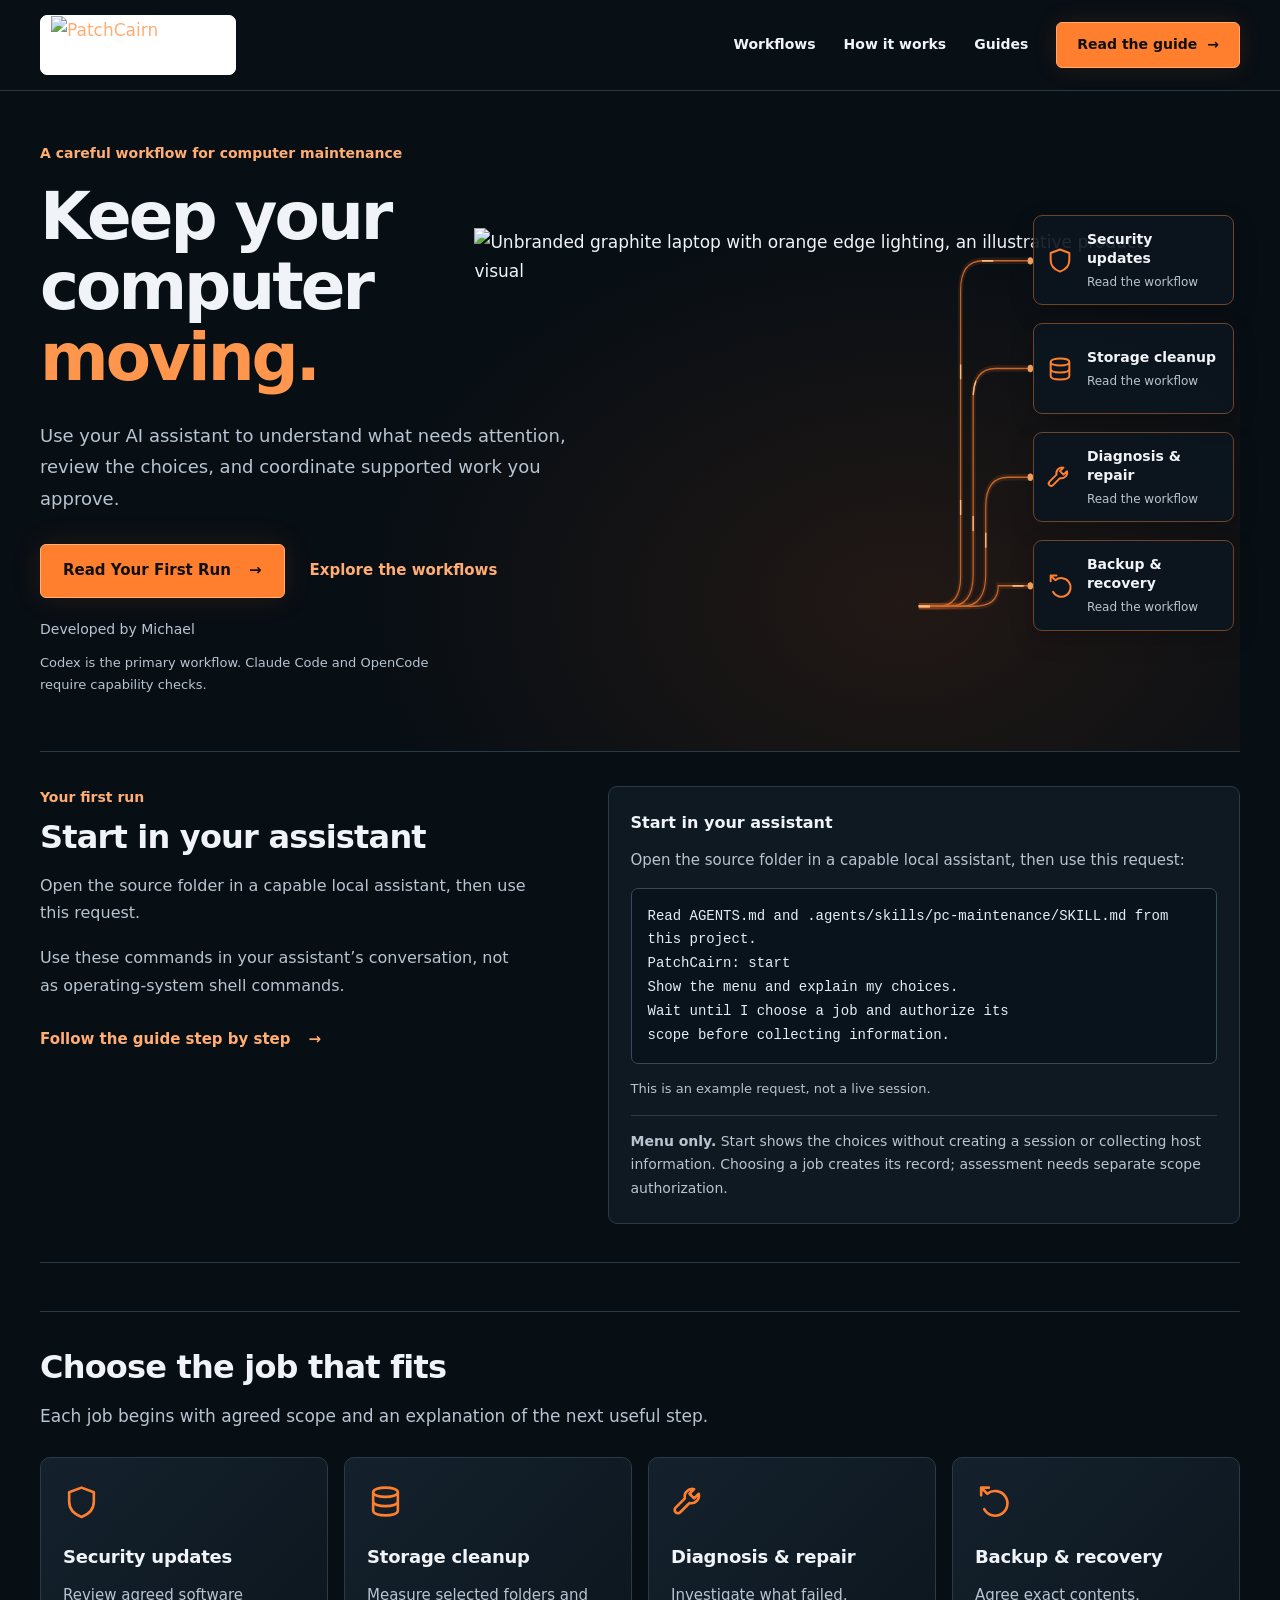
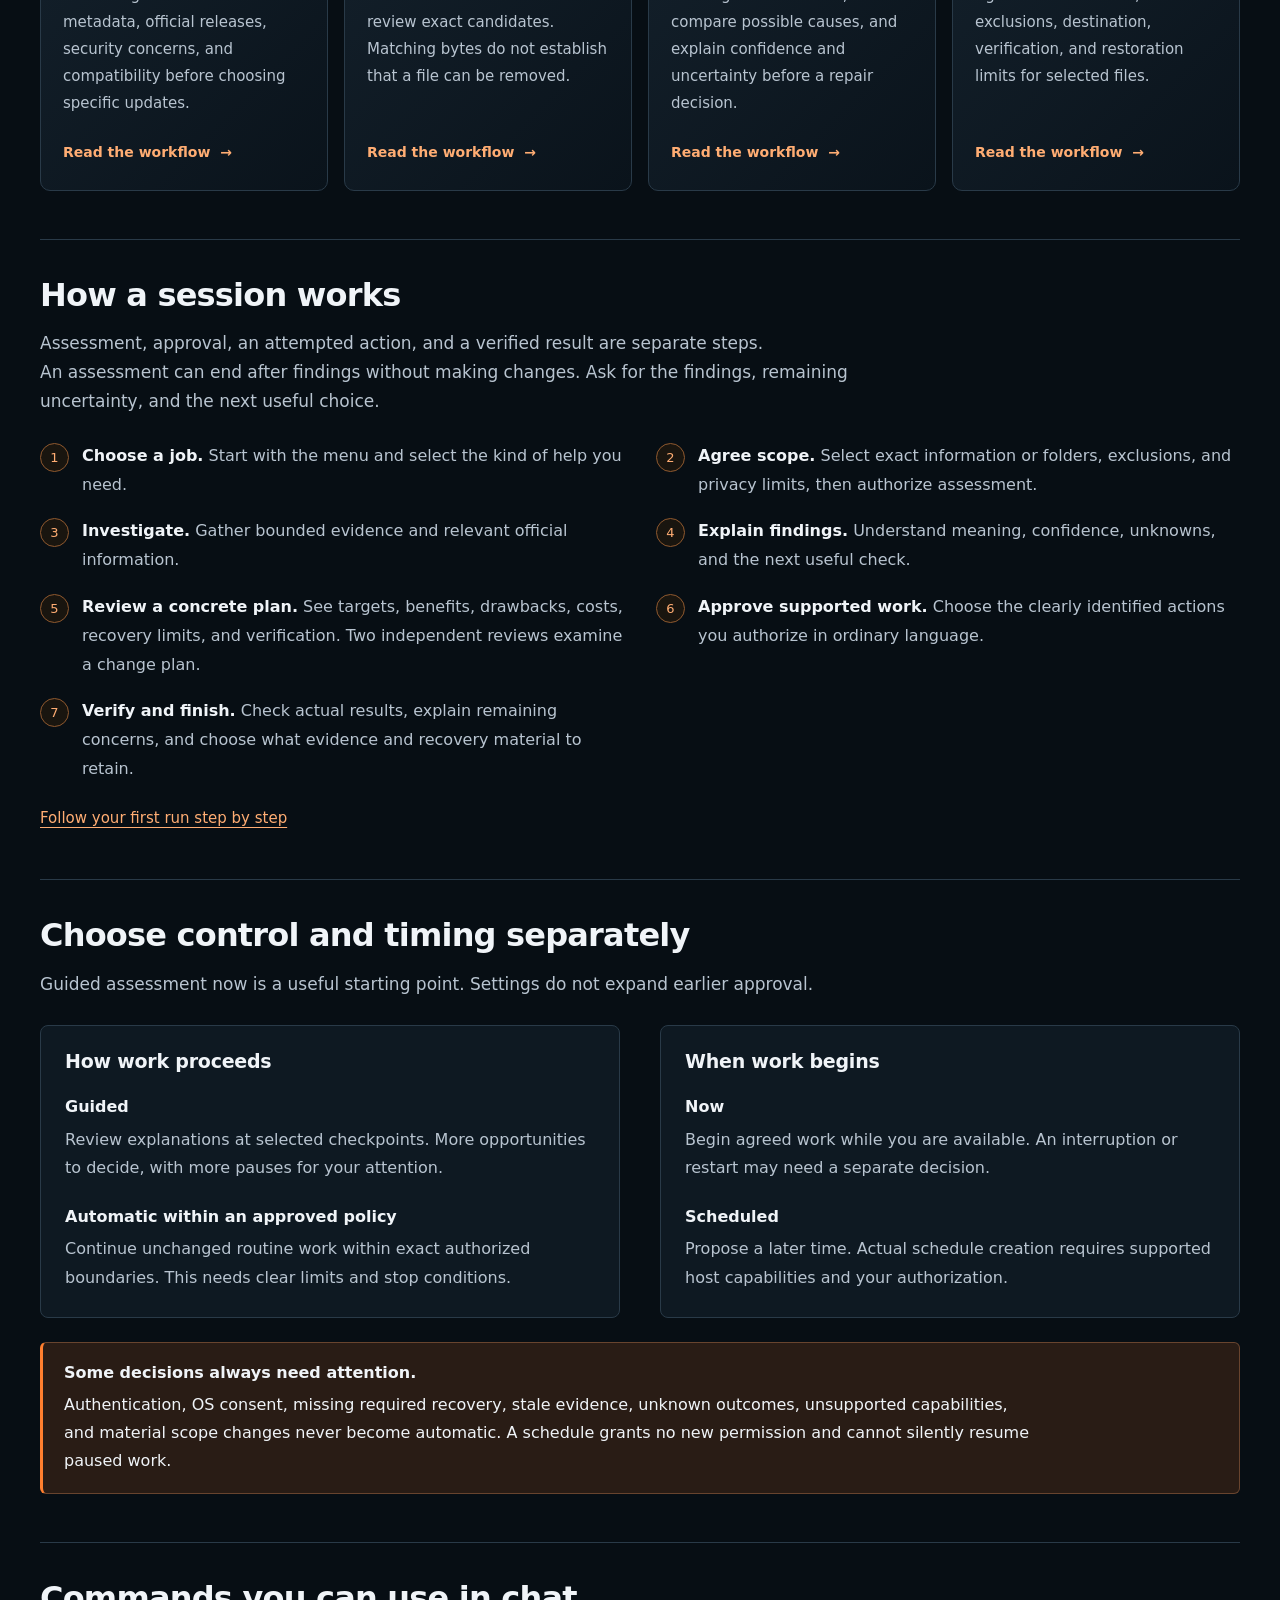
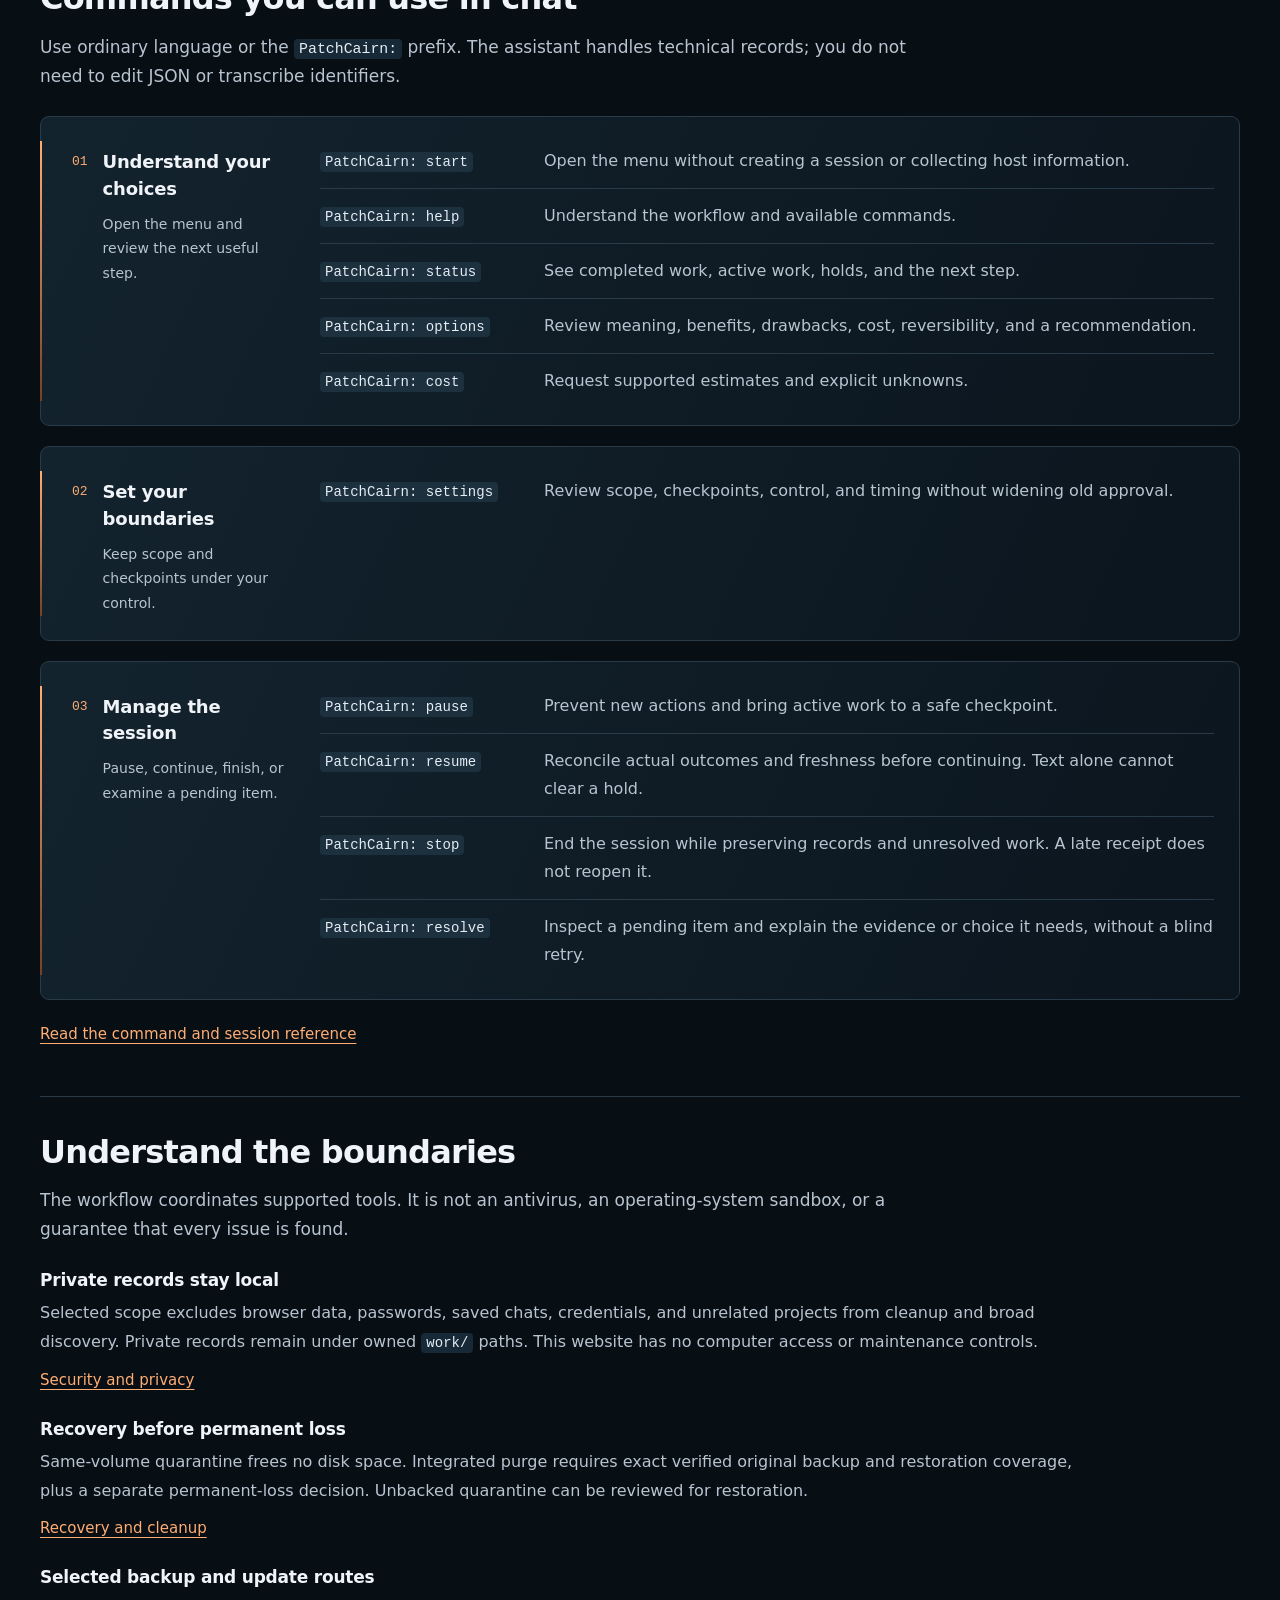
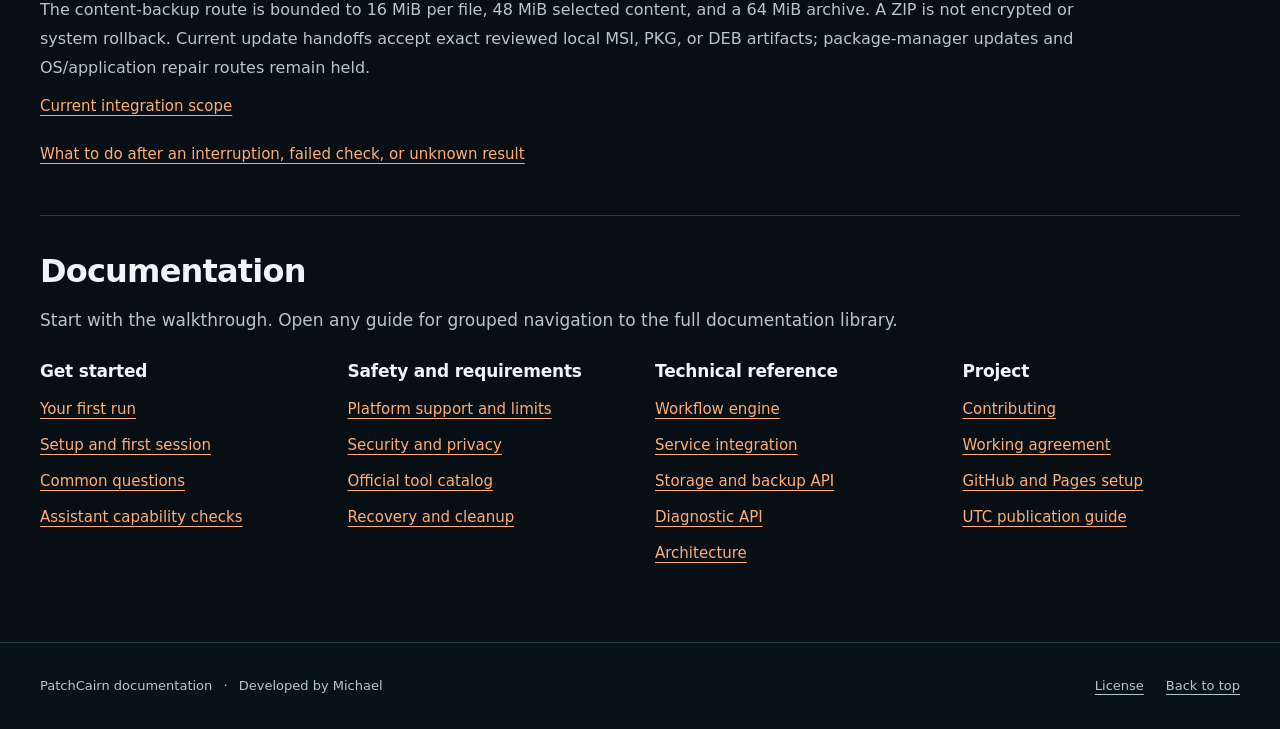
==== site/index.html @ 3512771c "Initial release of PatchCairn" ====
<!doctype html>
<html lang="en">
<head>
  <meta charset="utf-8">
  <meta name="viewport" content="width=device-width, initial-scale=1">
  <meta name="description" content="PatchCairn documentation: a careful workflow for security updates, storage cleanup, diagnosis, and backup recovery through your AI assistant.">
  <meta name="color-scheme" content="dark">
  <meta http-equiv="Content-Security-Policy" content="default-src 'none'; img-src 'self'; style-src 'self'; script-src 'self'; connect-src 'none'; base-uri 'none'; form-action 'none'">
  <title>PatchCairn documentation</title>
  <link rel="stylesheet" href="styles.css">
  <script src="enhancements.js" defer></script>
</head>
<body>
  <a class="skip-link" href="#main">Skip to content</a>
  <header class="site-header"><div class="header-inner"><a class="brand" href="index.html" aria-label="PatchCairn documentation home"><img src="assets/patchcairn-logo.png" alt="PatchCairn" width="174" height="58"></a><nav aria-label="Main navigation"><a href="#jobs">Workflows</a><a href="#workflow">How it works</a><a href="#guides">Guides</a><!-- repository-link --><a class="nav-cta" href="guides/your-first-run.html">Read the guide <span aria-hidden="true">→</span></a></nav></div></header>
  <main id="main" class="home-layout">
    <section class="home-intro night-hero" aria-labelledby="intro-title"><div class="hero-copy"><p class="eyebrow">A careful workflow for computer maintenance</p><h1 id="intro-title">Keep your computer <span class="accent-text">moving.</span></h1><p class="lead">Use your AI assistant to understand what needs attention, review the choices, and coordinate supported work you approve.</p><div class="intro-links"><a class="primary-link" href="guides/your-first-run.html">Read Your First Run <span aria-hidden="true">→</span></a><a class="secondary-link" href="#jobs">Explore the workflows</a></div><p class="attribution">Developed by Michael</p><p class="host-note">Codex is the primary workflow. Claude Code and OpenCode require capability checks.</p></div><figure id="night-circuit" class="night-circuit" aria-label="Decorative laptop graphic connecting the four documentation workflows; no computer data is shown"><div class="circuit-scene"><img class="hero-laptop" src="assets/night-circuit-hero.png" alt="Unbranded graphite laptop with orange edge lighting, an illustrative product visual" width="1536" height="1024"><svg class="circuit-routes" viewBox="0 0 900 560" preserveAspectRatio="none" fill="none" aria-hidden="true" focusable="false"><path class="circuit-glow" d="M440 472H468Q500 472 500 440V132Q500 100 532 100H600"/><path class="circuit-track" d="M440 472H468Q500 472 500 440V132Q500 100 532 100H600"/><path class="circuit-flow route-a" d="M440 472H468Q500 472 500 440V132Q500 100 532 100H600"/><path class="circuit-glow" d="M440 472H484Q518 472 518 438V248Q518 216 550 216H600"/><path class="circuit-track" d="M440 472H484Q518 472 518 438V248Q518 216 550 216H600"/><path class="circuit-flow route-b" d="M440 472H484Q518 472 518 438V248Q518 216 550 216H600"/><path class="circuit-glow" d="M440 472H502Q536 472 536 438V365Q536 333 568 333H600"/><path class="circuit-track" d="M440 472H502Q536 472 536 438V365Q536 333 568 333H600"/><path class="circuit-flow route-c" d="M440 472H502Q536 472 536 438V365Q536 333 568 333H600"/><path class="circuit-glow" d="M440 472H520Q554 472 554 450H600"/><path class="circuit-track" d="M440 472H520Q554 472 554 450H600"/><path class="circuit-flow route-d" d="M440 472H520Q554 472 554 450H600"/><circle class="circuit-end" cx="600" cy="100" r="4"/><circle class="circuit-end" cx="600" cy="216" r="4"/><circle class="circuit-end" cx="600" cy="333" r="4"/><circle class="circuit-end" cx="600" cy="450" r="4"/></svg><div class="workflow-branch"><svg class="mobile-circuit-source" viewBox="0 0 600 40" preserveAspectRatio="none" fill="none" aria-hidden="true" focusable="false"><path class="circuit-glow" d="M370 0V18Q370 40 348 40H28"/><path class="circuit-track" d="M370 0V18Q370 40 348 40H28"/><path class="circuit-flow route-a" d="M370 0V18Q370 40 348 40H28"/></svg><svg class="mobile-circuit-routes" viewBox="0 0 72 400" preserveAspectRatio="none" fill="none" aria-hidden="true" focusable="false"><path class="circuit-glow" d="M28 0V33Q28 45 40 45H72"/><path class="circuit-track" d="M28 0V33Q28 45 40 45H72"/><path class="circuit-flow route-a" d="M28 0V33Q28 45 40 45H72"/><circle class="circuit-end" cx="72" cy="45" r="3"/><path class="circuit-glow" d="M28 0V136Q28 148 40 148H72"/><path class="circuit-track" d="M28 0V136Q28 148 40 148H72"/><path class="circuit-flow route-b" d="M28 0V136Q28 148 40 148H72"/><circle class="circuit-end" cx="72" cy="148" r="3"/><path class="circuit-glow" d="M28 0V240Q28 252 40 252H72"/><path class="circuit-track" d="M28 0V240Q28 252 40 252H72"/><path class="circuit-flow route-c" d="M28 0V240Q28 252 40 252H72"/><circle class="circuit-end" cx="72" cy="252" r="3"/><path class="circuit-glow" d="M28 0V343Q28 355 40 355H72"/><path class="circuit-track" d="M28 0V343Q28 355 40 355H72"/><path class="circuit-flow route-d" d="M28 0V343Q28 355 40 355H72"/><circle class="circuit-end" cx="72" cy="355" r="3"/></svg><div class="hero-workflows"><a class="hero-workflow motion-region" href="guides/security-updates-workflow.html"><span class="workflow-icon"><svg viewBox="0 0 24 24" fill="none" stroke="currentColor" stroke-width="1.7" stroke-linecap="round" stroke-linejoin="round" aria-hidden="true" focusable="false"><path d="M12 3 20 6v6c0 5-3.3 8.3-8 10-4.7-1.7-8-5-8-10V6z"/></svg></span><span><strong>Security updates</strong><small>Read the workflow</small></span></a><a class="hero-workflow motion-region" href="guides/storage-cleanup-workflow.html"><span class="workflow-icon"><svg viewBox="0 0 24 24" fill="none" stroke="currentColor" stroke-width="1.7" stroke-linecap="round" stroke-linejoin="round" aria-hidden="true" focusable="false"><path d="M4 6c0-4 16-4 16 0s-16 4-16 0zm0 0v12c0 4 16 4 16 0V6M4 12c0 4 16 4 16 0"/></svg></span><span><strong>Storage cleanup</strong><small>Read the workflow</small></span></a><a class="hero-workflow motion-region" href="guides/diagnosis-workflow.html"><span class="workflow-icon"><svg viewBox="0 0 24 24" fill="none" stroke="currentColor" stroke-width="1.7" stroke-linecap="round" stroke-linejoin="round" aria-hidden="true" focusable="false"><path d="M15 4a5 5 0 0 0-6 6l-6 6a2 2 0 0 0 3 3l6-6a5 5 0 0 0 6-6l-3 3-3-3z"/></svg></span><span><strong>Diagnosis &amp; repair</strong><small>Read the workflow</small></span></a><a class="hero-workflow motion-region" href="guides/backup-recovery-workflow.html"><span class="workflow-icon"><svg viewBox="0 0 24 24" fill="none" stroke="currentColor" stroke-width="1.7" stroke-linecap="round" stroke-linejoin="round" aria-hidden="true" focusable="false"><path d="M4 8V3m0 0h5M4 3l4 4a8 8 0 1 1-2 10"/></svg></span><span><strong>Backup &amp; recovery</strong><small>Read the workflow</small></span></a></div></div></div></figure></section>
    <section class="getting-started motion-region" aria-labelledby="start-title"><div><p class="eyebrow">Your first run</p><h2 id="start-title">Start in your assistant</h2><p>Open the source folder in a capable local assistant, then use this request.</p><p>Use these commands in your assistant’s conversation, not as operating-system shell commands.</p><a class="secondary-link" href="guides/your-first-run.html">Follow the guide step by step <span aria-hidden="true">→</span></a></div><aside class="prompt-example" aria-labelledby="prompt-title"><p class="example-label" id="prompt-title">Start in your assistant</p><p>Open the source folder in a capable local assistant, then use this request:</p><pre aria-label="Example first-run request" tabindex="0"><code>Read AGENTS.md and .agents/skills/pc-maintenance/SKILL.md from this project.
PatchCairn: start
Show the menu and explain my choices.
Wait until I choose a job and authorize its
scope before collecting information.</code></pre><p class="example-note">This is an example request, not a live session.</p><p class="menu-note"><strong>Menu only.</strong> Start shows the choices without creating a session or collecting host information. Choosing a job creates its record; assessment needs separate scope authorization.</p></aside></section>



    <section id="jobs" class="home-section motion-region" aria-labelledby="jobs-title"><div class="section-intro"><h2 id="jobs-title">Choose the job that fits</h2><p>Each job begins with agreed scope and an explanation of the next useful step.</p></div><div class="job-list"><a class="job-link motion-region" href="guides/security-updates-workflow.html"><span class="job-icon"><svg viewBox="0 0 24 24" fill="none" stroke="currentColor" stroke-width="1.7" stroke-linecap="round" stroke-linejoin="round" aria-hidden="true" focusable="false"><path d="M12 3 20 6v6c0 5-3.3 8.3-8 10-4.7-1.7-8-5-8-10V6z"/></svg></span><h3>Security updates</h3><p>Review agreed software metadata, official releases, security concerns, and compatibility before choosing specific updates.</p><span class="link-label">Read the workflow <span class="link-chevron" aria-hidden="true">→</span></span></a><a class="job-link motion-region" href="guides/storage-cleanup-workflow.html"><span class="job-icon"><svg viewBox="0 0 24 24" fill="none" stroke="currentColor" stroke-width="1.7" stroke-linecap="round" stroke-linejoin="round" aria-hidden="true" focusable="false"><path d="M4 6c0-4 16-4 16 0s-16 4-16 0zm0 0v12c0 4 16 4 16 0V6M4 12c0 4 16 4 16 0"/></svg></span><h3>Storage cleanup</h3><p>Measure selected folders and review exact candidates. Matching bytes do not establish that a file can be removed.</p><span class="link-label">Read the workflow <span class="link-chevron" aria-hidden="true">→</span></span></a><a class="job-link motion-region" href="guides/diagnosis-workflow.html"><span class="job-icon"><svg viewBox="0 0 24 24" fill="none" stroke="currentColor" stroke-width="1.7" stroke-linecap="round" stroke-linejoin="round" aria-hidden="true" focusable="false"><path d="M15 4a5 5 0 0 0-6 6l-6 6a2 2 0 0 0 3 3l6-6a5 5 0 0 0 6-6l-3 3-3-3z"/></svg></span><h3>Diagnosis &amp; repair</h3><p>Investigate what failed, compare possible causes, and explain confidence and uncertainty before a repair decision.</p><span class="link-label">Read the workflow <span class="link-chevron" aria-hidden="true">→</span></span></a><a class="job-link motion-region" href="guides/backup-recovery-workflow.html"><span class="job-icon"><svg viewBox="0 0 24 24" fill="none" stroke="currentColor" stroke-width="1.7" stroke-linecap="round" stroke-linejoin="round" aria-hidden="true" focusable="false"><path d="M4 8V3m0 0h5M4 3l4 4a8 8 0 1 1-2 10"/></svg></span><h3>Backup &amp; recovery</h3><p>Agree exact contents, exclusions, destination, verification, and restoration limits for selected files.</p><span class="link-label">Read the workflow <span class="link-chevron" aria-hidden="true">→</span></span></a></div></section>

    <section id="workflow" class="home-section motion-region" aria-labelledby="workflow-title"><div class="section-intro"><h2 id="workflow-title">How a session works</h2><p>Assessment, approval, an attempted action, and a verified result are separate steps.</p><p>An assessment can end after findings without making changes. Ask for the findings, remaining uncertainty, and the next useful choice.</p></div><ol class="workflow-steps"><li><strong>Choose a job.</strong> Start with the menu and select the kind of help you need.</li><li><strong>Agree scope.</strong> Select exact information or folders, exclusions, and privacy limits, then authorize assessment.</li><li><strong>Investigate.</strong> Gather bounded evidence and relevant official information.</li><li><strong>Explain findings.</strong> Understand meaning, confidence, unknowns, and the next useful check.</li><li><strong>Review a concrete plan.</strong> See targets, benefits, drawbacks, costs, recovery limits, and verification. Two independent reviews examine a change plan.</li><li><strong>Approve supported work.</strong> Choose the clearly identified actions you authorize in ordinary language.</li><li><strong>Verify and finish.</strong> Check actual results, explain remaining concerns, and choose what evidence and recovery material to retain.</li></ol><p class="section-next"><a href="guides/your-first-run.html">Follow your first run step by step</a></p></section>

    <section id="your-choice" class="home-section motion-region" aria-labelledby="choices-title"><div class="section-intro"><h2 id="choices-title">Choose control and timing separately</h2><p>Guided assessment now is a useful starting point. Settings do not expand earlier approval.</p></div><div class="choice-columns"><article><h3>How work proceeds</h3><dl><div><dt>Guided</dt><dd>Review explanations at selected checkpoints. More opportunities to decide, with more pauses for your attention.</dd></div><div><dt>Automatic within an approved policy</dt><dd>Continue unchanged routine work within exact authorized boundaries. This needs clear limits and stop conditions.</dd></div></dl></article><article><h3>When work begins</h3><dl><div><dt>Now</dt><dd>Begin agreed work while you are available. An interruption or restart may need a separate decision.</dd></div><div><dt>Scheduled</dt><dd>Propose a later time. Actual schedule creation requires supported host capabilities and your authorization.</dd></div></dl></article></div><aside class="callout callout-warning" aria-label="Mandatory holds"><strong>Some decisions always need attention.</strong><p>Authentication, OS consent, missing required recovery, stale evidence, unknown outcomes, unsupported capabilities, and material scope changes never become automatic. A schedule grants no new permission and cannot silently resume paused work.</p></aside></section>

    <section id="commands" class="home-section motion-region" aria-labelledby="commands-title"><div class="section-intro"><h2 id="commands-title">Commands you can use in chat</h2><p>Use ordinary language or the <code>PatchCairn:</code> prefix. The assistant handles technical records; you do not need to edit JSON or transcribe identifiers.</p></div><div class="command-groups"><article class="command-group motion-region" aria-labelledby="command-understand-title"><header class="command-group-heading"><span class="command-step" aria-hidden="true">01</span><div><h3 id="command-understand-title">Understand your choices</h3><p>Open the menu and review the next useful step.</p></div></header><dl class="command-reference"><div><dt><code>PatchCairn: start</code></dt><dd>Open the menu without creating a session or collecting host information.</dd></div><div><dt><code>PatchCairn: help</code></dt><dd>Understand the workflow and available commands.</dd></div><div><dt><code>PatchCairn: status</code></dt><dd>See completed work, active work, holds, and the next step.</dd></div><div><dt><code>PatchCairn: options</code></dt><dd>Review meaning, benefits, drawbacks, cost, reversibility, and a recommendation.</dd></div><div><dt><code>PatchCairn: cost</code></dt><dd>Request supported estimates and explicit unknowns.</dd></div></dl></article><article class="command-group motion-region" aria-labelledby="command-boundaries-title"><header class="command-group-heading"><span class="command-step" aria-hidden="true">02</span><div><h3 id="command-boundaries-title">Set your boundaries</h3><p>Keep scope and checkpoints under your control.</p></div></header><dl class="command-reference"><div><dt><code>PatchCairn: settings</code></dt><dd>Review scope, checkpoints, control, and timing without widening old approval.</dd></div></dl></article><article class="command-group motion-region" aria-labelledby="command-session-title"><header class="command-group-heading"><span class="command-step" aria-hidden="true">03</span><div><h3 id="command-session-title">Manage the session</h3><p>Pause, continue, finish, or examine a pending item.</p></div></header><dl class="command-reference"><div><dt><code>PatchCairn: pause</code></dt><dd>Prevent new actions and bring active work to a safe checkpoint.</dd></div><div><dt><code>PatchCairn: resume</code></dt><dd>Reconcile actual outcomes and freshness before continuing. Text alone cannot clear a hold.</dd></div><div><dt><code>PatchCairn: stop</code></dt><dd>End the session while preserving records and unresolved work. A late receipt does not reopen it.</dd></div><div><dt><code>PatchCairn: resolve</code></dt><dd>Inspect a pending item and explain the evidence or choice it needs, without a blind retry.</dd></div></dl></article></div><p class="section-next"><a href="guides/workflow-engine.html">Read the command and session reference</a></p></section>

    <section class="home-section motion-region" aria-labelledby="limits-title"><div class="section-intro"><h2 id="limits-title">Understand the boundaries</h2><p>The workflow coordinates supported tools. It is not an antivirus, an operating-system sandbox, or a guarantee that every issue is found.</p></div><div class="limits-list"><article><h3>Private records stay local</h3><p>Selected scope excludes browser data, passwords, saved chats, credentials, and unrelated projects from cleanup and broad discovery. Private records remain under owned <code>work/</code> paths. This website has no computer access or maintenance controls.</p><a href="guides/security.html">Security and privacy</a></article><article><h3>Recovery before permanent loss</h3><p>Same-volume quarantine frees no disk space. Integrated purge requires exact verified original backup and restoration coverage, plus a separate permanent-loss decision. Unbacked quarantine can be reviewed for restoration.</p><a href="guides/recovery.html">Recovery and cleanup</a></article><article><h3>Selected backup and update routes</h3><p>The content-backup route is bounded to 16 MiB per file, 48 MiB selected content, and a 64 MiB archive. A ZIP is not encrypted or system rollback. Current update handoffs accept exact reviewed local MSI, PKG, or DEB artifacts; package-manager updates and OS/application repair routes remain held.</p><a href="guides/service-integration.html">Current integration scope</a></article></div><p class="section-next"><a href="guides/your-first-run.html#common-interruptions-and-difficult-cases">What to do after an interruption, failed check, or unknown result</a></p></section>

    <section id="guides" class="home-section motion-region" aria-labelledby="guides-title"><div class="section-intro"><h2 id="guides-title">Documentation</h2><p>Start with the walkthrough. Open any guide for grouped navigation to the full documentation library.</p></div><div class="guide-directory"><article><h3>Get started</h3><ul><li><a href="guides/your-first-run.html">Your first run</a></li><li><a href="guides/getting-started.html">Setup and first session</a></li><li><a href="guides/faq.html">Common questions</a></li><li><a href="guides/assistant-compatibility.html">Assistant capability checks</a></li></ul></article><article><h3>Safety and requirements</h3><ul><li><a href="guides/platform-support.html">Platform support and limits</a></li><li><a href="guides/security.html">Security and privacy</a></li><li><a href="guides/tools.html">Official tool catalog</a></li><li><a href="guides/recovery.html">Recovery and cleanup</a></li></ul></article><article><h3>Technical reference</h3><ul><li><a href="guides/workflow-engine.html">Workflow engine</a></li><li><a href="guides/service-integration.html">Service integration</a></li><li><a href="guides/storage-backup.html">Storage and backup API</a></li><li><a href="guides/diagnostics.html">Diagnostic API</a></li><li><a href="guides/architecture.html">Architecture</a></li></ul></article><article><h3>Project</h3><ul><li><a href="guides/contributing.html">Contributing</a></li><li><a href="guides/working-agreement.html">Working agreement</a></li><li><a href="guides/github-setup.html">GitHub and Pages setup</a></li><li><a href="guides/utc-publication.html">UTC publication guide</a></li></ul></article></div></section>
  </main>
  <footer class="site-footer"><div class="footer-inner"><p>PatchCairn documentation <span aria-hidden="true">·</span> Developed by Michael</p><a href="reference/LICENSE.txt">License</a><a href="#main">Back to top</a></div></footer>
</body>
</html>
---- site/styles.css ----
/* Night Circuit. Local imagery, local script and system typography only. */
:root{--ink:#f0f4f8;--muted:#b8c4d0;--surface:#070e14;--subtle:#0e1922;--raised:#14232e;--line:#293a48;--orange:#ffad73;--orange-soft:#291c15;--accent:#ff7f2f;--accent-ink:#11100f;--note-line:#425d72;--code:#e6edf5;--max:1440px;--gutter:40px;--sans:system-ui,-apple-system,"Segoe UI",Arial,sans-serif;--mono:Consolas,"Liberation Mono",monospace;color-scheme:dark}
*{box-sizing:border-box}
html{scroll-padding-top:100px}
body{margin:0;background:var(--surface);color:var(--ink);font:400 17px/1.7 var(--sans);-webkit-font-smoothing:antialiased}
img{max-width:100%;height:auto}
a{color:var(--orange);text-underline-offset:4px;text-decoration-thickness:1px}
a:hover{text-decoration-thickness:2px}
a:focus-visible,button:focus-visible,summary:focus-visible,[tabindex]:focus-visible{outline:3px solid var(--orange);outline-offset:4px;border-radius:3px}
[hidden]{display:none!important}
h1,h2,h3,h4,h5,h6{font-family:var(--sans);font-weight:650;line-height:1.24;color:var(--ink)}
h1{font-size:3.125rem;letter-spacing:-.035em;margin:0 0 24px}
h2{font-size:2rem;letter-spacing:-.025em;margin:0 0 14px}
h3{font-size:1.125rem;letter-spacing:-.012em;margin:0 0 10px}
p,figure,blockquote,pre,dl{margin-top:0}
p{margin-bottom:18px}
code{font:400 .875em/1.65 var(--mono);overflow-wrap:anywhere;background:#172936;border-radius:4px;padding:2px 5px;color:var(--code)}
pre{background:#0b161f;border:1px solid var(--line);border-radius:7px;padding:18px 20px;font:400 .875rem/1.7 var(--mono);overflow:auto;max-width:100%;color:var(--code);margin:24px 0}
pre code{font:inherit;white-space:pre;background:none;padding:0;color:inherit;border-radius:0;overflow-wrap:normal}
blockquote{margin:24px 0;padding:10px 0 10px 20px;border-left:3px solid var(--note-line);color:var(--muted)}
blockquote p:last-child{margin-bottom:0}
summary{cursor:pointer;min-height:44px;align-content:center;font-size:.875rem;font-weight:600;color:var(--ink);padding:10px 14px}
summary::marker{color:var(--orange)}
details[open]>summary{border-bottom:1px solid var(--line)}
.skip-link{position:fixed;z-index:100;top:-100px;left:16px;background:var(--ink);color:var(--surface);padding:12px 18px}
.skip-link:focus{top:14px}
.site-header{position:relative;z-index:5;border-bottom:1px solid var(--line);background:#080f15}
.header-inner{display:flex;align-items:center;gap:24px;max-width:var(--max);margin:auto;padding:13px var(--gutter);min-height:90px}
.brand{display:flex;align-items:center;flex:none;background:#ffffff;border:1px solid #ffffff;border-radius:7px;padding:0 10px;text-decoration:none}
.brand img{display:block;width:174px}
.header-label{font-size:.875rem;color:var(--muted);border-left:1px solid var(--line);padding-left:22px}
.site-header nav{display:flex;align-items:center;justify-content:flex-end;flex-wrap:wrap;gap:4px 28px;margin-left:auto;min-width:0}
.site-header nav a{display:flex;align-items:center;gap:10px;min-height:44px;font-size:.875rem;font-weight:550;color:var(--ink);text-decoration:none}
.site-header nav a:hover,.site-header nav a:focus-visible,.site-header nav a[aria-current="page"]{color:var(--orange);text-decoration:underline}
.site-header nav .repository-link{display:inline-flex;align-items:center;min-height:44px;font-size:.875rem;font-weight:550}
.site-header nav span.repository-link{color:var(--muted);cursor:default}
.site-header nav .nav-cta{background:var(--accent);color:var(--accent-ink);padding:10px 20px;border:1px solid #ffab70;border-radius:6px;box-shadow:0 0 25px #ef6c1f24;font-weight:650}
.site-header nav .nav-cta:hover,.site-header nav .nav-cta:focus-visible{background:#ff9b58;color:var(--accent-ink);text-decoration:none}
.home-layout{max-width:var(--max);margin:auto;padding:0 var(--gutter) 70px}
.home-intro{display:grid;grid-template-columns:minmax(0,.94fr) minmax(0,1.06fr);gap:16px;align-items:center}
.night-hero{position:relative;isolation:isolate;min-height:660px;padding:44px 0 30px}
.night-hero::before{content:"";position:absolute;z-index:-1;inset:10% 0 0 20%;background:radial-gradient(ellipse at 65% 75%,#c4561a24,transparent 62%);pointer-events:none}
.hero-copy{position:relative;z-index:3;min-width:0;max-width:600px;padding-bottom:18px}
.eyebrow{font-size:.875rem;line-height:1.6;color:var(--orange);font-weight:550;margin:0 0 18px}
.night-hero h1{font-size:clamp(3.1rem,5.15vw,4.8rem);line-height:1.07;letter-spacing:-.045em;max-width:11.5ch;margin-bottom:26px}
.accent-text{color:#ff964d}
.lead{font-size:1.125rem;line-height:1.75;color:var(--muted);max-width:46ch;margin-bottom:30px}
.attribution{font-size:.875rem;color:var(--muted);margin:20px 0 11px}
.intro-links{display:flex;align-items:center;flex-wrap:wrap;gap:12px 25px}
.primary-link,.secondary-link{display:inline-flex;align-items:center;justify-content:center;gap:18px;min-height:46px;font-size:.9375rem;font-weight:600;text-decoration:none;border-radius:6px}
.primary-link{padding:13px 22px;background:var(--accent);border:1px solid #ffb077;color:var(--accent-ink);box-shadow:0 0 30px #e66c2024}
.primary-link:hover,.primary-link:focus-visible,.primary-link:active{background:#ffa05f;border-color:#ffba8b;color:var(--accent-ink);text-decoration:none}
.secondary-link{padding:10px 0}
.host-note{font-size:.8125rem;line-height:1.7;color:var(--muted);max-width:53ch;margin:0}
.night-circuit{position:relative;z-index:1;min-width:0;margin:0}
.circuit-scene{position:relative;height:520px;isolation:isolate}
.hero-laptop{position:absolute;z-index:0;left:-22%;bottom:0;width:110%;max-width:none;height:auto;pointer-events:none}
.circuit-routes{position:absolute;z-index:1;inset:0;display:block;width:100%;height:100%;overflow:visible;pointer-events:none}
.circuit-glow{stroke:#ff7f2f;stroke-width:7;opacity:.12;fill:none}
.circuit-track{stroke:#cc682d;stroke-width:1.6;fill:none}
.circuit-flow{stroke:#ffbb7d;stroke-width:2;stroke-dasharray:16 130;stroke-dashoffset:0;fill:none;animation:none}
.circuit-end{fill:#ffad68;stroke:none}
.workflow-branch{position:absolute;inset:0}.mobile-circuit-source,.mobile-circuit-routes{display:none;pointer-events:none}
.hero-workflows{position:absolute;z-index:2;left:67%;right:1%;top:9%;bottom:11%;display:grid;grid-template-rows:repeat(4,minmax(0,1fr));gap:18px}
.hero-workflow{display:flex;align-items:center;gap:13px;min-width:0;padding:15px 12px;background:#0c151ee8;border:1px solid #6e442a;border-radius:9px;text-decoration:none;color:var(--ink);box-shadow:0 8px 25px #00000030}
.hero-workflow:hover,.hero-workflow:focus-visible,.hero-workflow:active{border-color:var(--accent);background:#21180ff2;color:var(--ink);box-shadow:0 0 25px #e26b2226;text-decoration:none}
.hero-workflow:focus-visible{outline-offset:-3px}
.workflow-icon{display:flex;flex:none;width:28px;color:var(--accent)}
.workflow-icon svg{width:28px;height:28px;display:block}
.hero-workflow strong{display:block;font-size:.875rem;line-height:1.35;font-weight:650}
.hero-workflow small{display:block;margin-top:6px;font-size:.75rem;line-height:1.4;color:var(--muted)}
.getting-started{display:grid;grid-template-columns:minmax(0,.9fr) minmax(0,1.1fr);gap:50px;padding:34px 0 38px;border-top:1px solid var(--line);border-bottom:1px solid var(--line);align-items:start}
.getting-started>div>p:not(.eyebrow){font-size:1rem;color:var(--muted);max-width:48ch}
.getting-started .eyebrow{margin-bottom:10px}
.prompt-example{min-width:0;padding:22px;border:1px solid var(--line);border-radius:9px;background:var(--subtle)}
.example-label{font-size:1rem;font-weight:650;color:var(--ink);margin-bottom:12px}
.prompt-example>p:not(.example-label){font-size:.9375rem;color:var(--muted);line-height:1.7;margin-bottom:14px}
.prompt-example pre{margin:0 0 14px;padding:16px;border-color:#354959;background:#09131b}
.prompt-example pre code{white-space:pre-wrap;overflow-wrap:anywhere}
.prompt-example p.example-note{font-size:.8125rem;margin:0}
.prompt-example p.menu-note{font-size:.875rem;border-top:1px solid var(--line);padding-top:14px;margin:14px 0 0}
.callout{border:1px solid var(--note-line);border-left:3px solid #7191ab;border-radius:6px;padding:18px 21px;background:#0e1e2b;margin:24px 0}
.callout strong{display:block;font-size:1rem;line-height:1.5;margin-bottom:6px}
.callout p{font-size:1rem;line-height:1.75;margin-bottom:0;max-width:95ch}
.callout-warning{border-color:#68442e;border-left-color:var(--accent);background:var(--orange-soft)}
.home-section{margin-top:48px;padding-top:36px;border-top:1px solid var(--line)}
.section-intro{max-width:84ch;margin-bottom:26px}
.section-intro>p{color:var(--muted);margin-bottom:0}
.job-list{display:grid;grid-template-columns:repeat(4,minmax(0,1fr));gap:16px}
.job-link{display:flex;flex-direction:column;align-items:flex-start;min-width:0;padding:25px 22px;border:1px solid var(--line);border-radius:10px;background:linear-gradient(135deg,#14212c,#0a131b);text-decoration:none;color:var(--ink)}
.job-icon{display:flex;color:var(--accent);width:37px;height:37px;margin-bottom:24px}
.job-icon svg{width:37px;height:37px}
.job-link h3{font-size:1.125rem;margin:0 0 13px;line-height:1.4}
.job-link p{font-size:.9375rem;line-height:1.8;color:var(--muted);margin:0 0 24px}
.link-label{font-size:.875rem;font-weight:550;color:var(--orange);margin-top:auto}
.link-chevron{display:inline-block;margin-left:5px}
.job-link:hover,.job-link:focus-visible,.job-link:active{border-color:var(--accent);color:var(--ink);box-shadow:0 0 28px #f17b2629;text-decoration:none}
.job-link:focus-visible{outline-offset:-3px}
.workflow-steps{counter-reset:steps;list-style:none;padding:0;margin:0;display:grid;grid-template-columns:1fr 1fr;gap:18px 32px}
.workflow-steps li{position:relative;padding:0 0 0 42px;font-size:1rem;line-height:1.8;counter-increment:steps;color:var(--muted)}
.workflow-steps li::before{content:counter(steps);position:absolute;left:0;top:1px;width:27px;height:27px;display:grid;place-items:center;border:1px solid #8f592f;border-radius:50%;font-size:.8125rem;line-height:1;color:var(--orange);background:#19150f}
.workflow-steps strong{color:var(--ink)}
.section-next{font-size:.9375rem;margin:22px 0 0}
.choice-columns{display:grid;grid-template-columns:1fr 1fr;gap:40px}
.choice-columns article{min-width:0;padding:24px;border:1px solid var(--line);border-radius:8px;background:var(--subtle)}
.choice-columns h3{margin-bottom:20px;font-size:1.1875rem}
.choice-columns dl{margin:0}
.choice-columns dl>div+div{margin-top:20px}
.choice-columns dt{font-size:1rem;font-weight:600;margin-bottom:5px}
.choice-columns dd{font-size:1rem;color:var(--muted);margin:0;line-height:1.8}
.table-scroll{max-width:100%;min-width:0;overflow-x:auto;margin:24px 0;border:1px solid var(--line);border-radius:7px}
table{border-collapse:collapse;width:100%;text-align:left;font-size:.9375rem;line-height:1.75}
th,td{border-bottom:1px solid var(--line);padding:13px 16px;vertical-align:top}
th{font-size:.875rem;font-weight:650;background:#14232e;color:var(--ink)}
tbody tr:last-child>td{border-bottom:0}
td{min-width:150px}
.command-reference{margin:0;border:1px solid var(--line);border-radius:8px;background:var(--subtle)}
.command-reference>div{display:grid;grid-template-columns:225px minmax(0,1fr);gap:26px;padding:18px 24px}
.command-reference>div+div{border-top:1px solid var(--line)}
.command-reference dt,.command-reference dd{font-size:1rem;line-height:1.75;margin:0}
.command-reference dt{font-weight:500}
.command-reference dd{color:var(--muted)}
.command-groups{display:grid;gap:20px}
.command-group{position:relative;display:grid;grid-template-columns:220px minmax(0,1fr);gap:28px;padding:25px 25px 25px 31px;border:1px solid var(--line);border-radius:9px;background:linear-gradient(115deg,#13232e,#0b151e)}
.command-group::before{content:"";position:absolute;left:-1px;top:24px;bottom:24px;width:2px;background:linear-gradient(#ffad73,#754126);transform-origin:center top;animation:none}
.command-group-heading{display:flex;align-items:flex-start;gap:15px;padding-top:7px}
.command-step{font:500 .8125rem/1.8 var(--mono);color:var(--orange);padding-top:1px}
.command-group h3{font-size:1.125rem;line-height:1.45;margin:0 0 10px}
.command-group-heading p{font-size:.875rem;line-height:1.75;color:var(--muted);margin:0}
.command-group .command-reference{border:0;background:none;border-radius:0}
.command-group .command-reference>div{grid-template-columns:205px minmax(0,1fr);gap:19px;padding:13px 0}
.command-group .command-reference>div:first-child{padding-top:5px}
.command-group .command-reference>div:last-child{padding-bottom:5px}
.command-group .command-reference code{background:#1c303e}
.motion-region{position:relative;animation:none}
.limits-list{display:grid;grid-template-columns:1fr;gap:25px;max-width:98ch}
.limits-list h3{font-size:1.0625rem;margin-bottom:8px}
.limits-list p{font-size:1rem;line-height:1.8;color:var(--muted);margin-bottom:8px}
.limits-list a{font-size:.9375rem}
.guide-directory{display:grid;grid-template-columns:repeat(4,minmax(0,1fr));gap:30px}
.guide-directory h3{font-size:1.0625rem}
.guide-directory ul{list-style:none;margin:0;padding:0}
.guide-directory a{display:inline-block;min-height:36px;padding:5px 0;font-size:.9375rem}
.site-footer{border-top:1px solid var(--line);background:#081219}
.footer-inner{max-width:var(--max);margin:auto;padding:25px var(--gutter);display:flex;align-items:center;justify-content:space-between;gap:22px}
.footer-inner p,.footer-inner a{font-size:.8125rem;line-height:1.7;margin:0;color:var(--muted)}
.footer-inner p{margin-right:auto}.footer-inner p>span{padding-inline:7px}
.footer-inner a{min-height:36px;display:flex;align-items:center}
/* Dark documentation shares the complete grouped navigation and real page outline. */
.docs-shell{display:grid;grid-template-columns:220px minmax(0,74ch) 190px;gap:38px;max-width:1440px;padding:34px var(--gutter) 70px;margin:auto;justify-content:center;align-items:start}
.docs-sidebar,.page-outline{min-width:0;position:sticky;top:24px;max-height:calc(100vh - 48px);overflow-y:auto;scrollbar-width:thin;scrollbar-color:#536778 #0b1720}
.docs-sidebar{padding:3px 12px 12px 0;border-right:1px solid var(--line)}
.nav-group+.nav-group{margin-top:6px}
.nav-group>summary{font-size:.8125rem;line-height:1.5;font-weight:650;color:var(--ink);padding:9px 10px;min-height:40px;border:0}
.nav-group[open]>summary{border-bottom:0}
.nav-group>summary:focus-visible{outline-offset:-2px}
.nav-group:not([open])>summary{color:var(--muted)}
.nav-group ul{list-style:none;margin:0;padding:0}
.nav-group a{display:block;font-size:.8125rem;line-height:1.55;min-height:36px;padding:8px 10px;border-left:2px solid transparent;border-radius:0 4px 4px 0;color:var(--muted);text-decoration:none;overflow-wrap:anywhere}
.nav-group a:hover,.nav-group a:focus-visible{background:var(--raised);color:var(--ink);text-decoration:underline}
.nav-group a:focus-visible{outline-offset:-2px}
.nav-group a[aria-current="page"]{color:var(--orange);border-left-color:var(--accent);background:var(--orange-soft);font-weight:600}
.document{min-width:0;max-width:74ch}
.breadcrumbs{margin:1px 0 23px}
.breadcrumbs ol{display:flex;align-items:center;flex-wrap:wrap;gap:5px 9px;list-style:none;margin:0;padding:0}
.breadcrumbs li{font-size:.8125rem;line-height:1.6;color:var(--muted);overflow-wrap:anywhere}
.breadcrumbs li+li::before{content:"/";margin-right:9px;color:#91a4b7}
.breadcrumbs a{color:var(--muted);text-decoration:none}
.breadcrumbs a:hover{text-decoration:underline;color:var(--orange)}
.document h1{font-size:2.5rem;line-height:1.2;letter-spacing:-.025em;margin:0 0 25px;overflow-wrap:anywhere}
.document h2{font-size:1.625rem;line-height:1.35;letter-spacing:-.02em;margin:40px 0 18px;padding-top:8px;scroll-margin-top:28px}
.document h3{font-size:1.25rem;line-height:1.4;letter-spacing:-.012em;margin:28px 0 15px;scroll-margin-top:28px}
.document h4,.document h5,.document h6{font-size:1.0625rem;line-height:1.4;margin:24px 0 12px}
.document p,.document li{font-size:1rem;line-height:1.8}
.document p{margin-bottom:18px}
.document ul,.document ol{padding-left:25px}
.document li{margin-bottom:8px}
.document .breadcrumbs ol{padding-left:0}
.document .breadcrumbs li{font-size:.8125rem;margin:0;line-height:1.6}
.document pre{margin:23px 0 27px}
.document pre:focus-visible{outline-offset:3px}
.document blockquote{background:var(--subtle);border-radius:0 6px 6px 0;padding:15px 20px;font-size:1rem}
.document blockquote p{color:var(--muted)}
.document table{font-size:.875rem}
.document th,.document td{min-width:145px;padding:12px 14px;overflow-wrap:anywhere}
.document .table-scroll{margin:25px 0 30px}
.document .diagram-source{border:1px solid var(--line);border-radius:6px;margin:24px 0}
.diagram-source-note{font-size:.875rem!important;line-height:1.7;color:var(--muted);padding:16px 18px 0;margin:0!important}
.document .diagram-source pre{margin:15px 18px 18px}
.document .document-note{font-size:.8125rem;line-height:1.8;color:var(--muted);padding-top:22px;border-top:1px solid var(--line);margin:40px 0 0}
.source-reference{color:var(--muted)}.source-reference small{font-size:.9em}
.document hr{border:0;border-top:1px solid var(--line);margin:32px 0}
.page-outline{border:1px solid var(--line);background:var(--subtle);border-radius:7px;padding:15px 12px}
.outline-label{font-size:.75rem;font-weight:650;line-height:1.5;color:var(--ink);margin:0 0 10px}
.outline-list{list-style:none;margin:0;padding:0}
.outline-list li{margin:0}
.outline-list a{display:block;font-size:.8125rem;line-height:1.6;color:var(--muted);padding:6px 2px;text-decoration:none;overflow-wrap:anywhere}
.outline-list a:hover,.outline-list a:focus-visible{color:var(--orange);text-decoration:underline}
.outline-list .outline-sub{padding-left:13px}
.outline-jump{display:inline-flex;align-items:center;min-height:36px;font-size:.875rem;margin:0 0 18px}
.page-outline .outline-list a:focus-visible{outline-offset:-2px}
.mobile-doc-nav,.mobile-toc{display:none}
@keyframes nc-route-sweep{from{stroke-dashoffset:0}to{stroke-dashoffset:-146}}
@keyframes nc-edge-light{0%,100%{filter:drop-shadow(0 0 0 #ff873800)}45%{filter:drop-shadow(0 0 13px #ff87384d)}}
@keyframes nc-region-entry{from{box-shadow:0 -1px 0 #ffad7366,0 0 30px #e9782a1c}to{box-shadow:0 -1px 0 #ffad7300,0 0 0 #e9782a00}}
@keyframes nc-command-entry{from{transform:scaleY(.18)}to{transform:scaleY(1)}}
@media(prefers-reduced-motion:no-preference){
  a,button,summary{transition:color .16s ease,background-color .16s ease,border-color .16s ease,box-shadow .16s ease}
  .primary-link,.nav-cta{transition:background-color .16s ease,border-color .16s ease,transform .16s ease,box-shadow .16s ease}
  .primary-link:hover,.primary-link:focus-visible,.nav-cta:hover,.nav-cta:focus-visible{transform:translateY(-2px)}
  .link-chevron,.primary-link>span,.nav-cta>span{display:inline-block;transition:transform .16s ease}
  .job-link:hover .link-chevron,.job-link:focus-visible .link-chevron{transform:translateX(3px)}
  .primary-link:hover>span,.primary-link:focus-visible>span,.nav-cta:hover>span,.nav-cta:focus-visible>span{transform:translateX(3px)}
  html.motion-ready .night-circuit.is-entering .hero-laptop{animation:nc-edge-light 3.2s ease-in-out 1}
  html.motion-ready .night-circuit.is-entering .circuit-flow{animation:nc-route-sweep 2.4s ease-out 1}
  html.motion-ready .night-circuit.is-entering .circuit-flow.route-b{animation:nc-route-sweep 2.4s ease-out .2s 1}
  html.motion-ready .night-circuit.is-entering .circuit-flow.route-c{animation:nc-route-sweep 2.4s ease-out .4s 1}
  html.motion-ready .night-circuit.is-entering .circuit-flow.route-d{animation:nc-route-sweep 2.4s ease-out .6s 1}
  html.motion-ready .motion-region.is-entering{animation:nc-region-entry 1.2s ease-out 1}
  html.motion-ready .command-group.is-entering::before{animation:nc-command-entry 1s ease-out 1}
}
html.motion-suspended *,html.motion-suspended *::before,html.motion-suspended *::after{animation:none!important;transition:none!important;transform:none!important}
@media(max-width:1250px){:root{--gutter:32px}.docs-shell{grid-template-columns:200px minmax(0,74ch);gap:34px;max-width:1160px}.page-outline,.outline-jump{display:none}.mobile-toc{display:block;border:1px solid var(--line);border-radius:6px;margin:0 0 25px;background:var(--subtle)}.mobile-toc nav{padding:10px 15px 14px}.mobile-toc .outline-list li{margin:0}.mobile-toc .outline-list a{font-size:.875rem;min-height:36px;padding-block:7px}.night-hero{min-height:620px}.night-hero h1{font-size:clamp(3rem,5.3vw,4.15rem)}.circuit-scene{height:475px}.hero-workflow{padding:12px 10px;gap:9px}.hero-workflow strong{font-size:.8125rem}.workflow-icon,.workflow-icon svg{width:25px;height:25px}.hero-workflow small{font-size:.75rem}.job-link{padding:23px 18px}.guide-directory{gap:26px}}
@media(max-width:1000px){.header-inner{gap:20px}.site-header nav{gap:3px 20px}.night-hero{grid-template-columns:1fr;gap:15px;padding-top:45px}.hero-copy{max-width:780px;padding-bottom:0}.night-hero h1{max-width:17ch;font-size:3.6rem}.lead{max-width:64ch}.night-circuit{max-width:800px;width:100%;justify-self:center}.circuit-scene{height:500px}.hero-laptop{left:-10%;width:101%}.hero-workflows{left:67%;right:0}.hero-workflow strong{font-size:.9375rem}.hero-workflow small{font-size:.8125rem}.job-list{grid-template-columns:1fr 1fr}.getting-started{gap:35px}.guide-directory{grid-template-columns:1fr 1fr}.docs-shell{grid-template-columns:185px minmax(0,1fr);gap:27px}.document h1{font-size:2.25rem}}
@media(max-width:800px){:root{--gutter:24px}.header-inner{flex-wrap:wrap;gap:10px 18px}.header-label{display:none}.site-header nav{gap:2px 18px}.site-header nav a{font-size:.8125rem}.site-header nav .nav-cta{padding:9px 14px}.night-hero{padding-top:38px}.night-hero h1{font-size:3.25rem}.getting-started{grid-template-columns:1fr;gap:22px;padding-top:30px}.getting-started>div>p:not(.eyebrow){max-width:70ch}.home-section{margin-top:36px;padding-top:30px}.choice-columns{grid-template-columns:1fr;gap:24px}.workflow-steps{grid-template-columns:1fr;gap:16px}.docs-shell{display:block;padding-top:24px;max-width:82ch}.docs-sidebar{display:none}.mobile-doc-nav{display:block;margin:22px var(--gutter) 0;border:1px solid var(--line);border-radius:6px;background:var(--subtle)}.mobile-doc-nav>summary{padding:11px 16px}.mobile-doc-nav>nav{max-height:65vh;overflow-y:auto;padding:18px 12px}.mobile-doc-nav .nav-group+.nav-group{margin-top:6px}.mobile-doc-nav .nav-group a{min-height:44px;padding:11px 12px;font-size:.875rem}.document{max-width:none}.document h1{font-size:2.125rem}.breadcrumbs{margin-bottom:19px}.footer-inner{align-items:flex-start}.document .breadcrumbs ol{gap:5px 8px}}
@media(max-width:650px){.circuit-scene{height:auto;display:flex;flex-direction:column}.hero-laptop{position:relative;left:auto;bottom:auto;width:100%;max-width:100%;margin:0}.circuit-routes{display:none}.workflow-branch{position:relative;inset:auto;padding-left:38px;margin-top:-18px}.mobile-circuit-source{display:block;position:absolute;left:0;top:-36px;width:100%;height:36px;overflow:visible}.mobile-circuit-routes{display:block;position:absolute;left:0;top:0;width:38px;height:100%;overflow:visible}.hero-workflows{position:relative;left:auto;right:auto;top:auto;bottom:auto;grid-template-columns:1fr;grid-template-rows:repeat(4,minmax(84px,1fr));gap:12px;margin-top:0}.hero-workflow{padding:16px 13px;min-height:88px}.hero-workflow strong{font-size:.875rem}.hero-workflow small{font-size:.75rem}.night-hero::before{inset:35% 0 10% 0}}
@media(max-width:480px){:root{--gutter:20px}.header-inner{padding-top:11px;padding-bottom:12px;gap:10px}.brand img{width:156px}.site-header nav{width:100%;justify-content:space-between;gap:3px 12px;margin:0}.site-header nav a{font-size:.8125rem;min-height:44px}.site-header nav .nav-cta{padding:9px 12px}.home-layout{padding-bottom:48px}.night-hero{padding-top:29px;gap:20px}.night-hero h1{font-size:2.8rem;max-width:12ch;line-height:1.1;margin-bottom:22px}.lead{font-size:1rem;line-height:1.8;margin-bottom:24px}.eyebrow{font-size:.8125rem;margin-bottom:13px}.intro-links{gap:12px 22px}.primary-link,.secondary-link{font-size:.9375rem}.primary-link{padding:12px 18px}.hero-workflows{grid-template-columns:1fr;gap:10px}.hero-workflow{min-height:76px;padding:16px;gap:15px}.hero-workflow strong{font-size:1rem}.hero-workflow small{font-size:.8125rem}.workflow-icon,.workflow-icon svg{width:29px;height:29px}.prompt-example{padding:18px}.prompt-example pre{font-size:.8125rem;padding:14px}.prompt-example>p:not(.example-label){font-size:.9375rem}.callout{padding:16px 17px}.callout p{font-size:1rem}.home-section h2,.getting-started h2{font-size:1.65rem}.section-intro>p{font-size:1rem}.job-list{grid-template-columns:1fr}.job-link{padding:22px}.job-link p{font-size:1rem}.job-icon{margin-bottom:19px}.job-link h3{font-size:1.1875rem}.link-label{white-space:normal;font-size:.875rem}.choice-columns h3{font-size:1.125rem}.choice-columns article{padding:20px}.command-reference>div{grid-template-columns:1fr;gap:8px;padding:17px}.table-scroll{margin-block:20px}th,td{padding:12px 14px}.guide-directory{grid-template-columns:1fr;gap:23px}.guide-directory a{min-height:40px;padding-block:7px}.footer-inner{flex-direction:column;gap:9px;padding-block:20px}.footer-inner p{font-size:.8125rem}.document h1{font-size:2rem;line-height:1.25}.document h2{font-size:1.5rem;margin-top:34px}.document h3{font-size:1.1875rem}.document p,.document li{font-size:1rem}.document pre{font-size:.8125rem;padding:16px}.document .diagram-source pre{margin:14px}.diagram-source-note{padding:14px 14px 0}.breadcrumbs li{font-size:.75rem}.document .breadcrumbs li{font-size:.75rem}.mobile-doc-nav{margin-top:17px}.mobile-toc summary{font-size:.875rem}}
@media(max-width:1000px){.command-group{grid-template-columns:185px minmax(0,1fr);gap:22px}.command-group .command-reference>div{grid-template-columns:195px minmax(0,1fr);gap:15px}}
@media(max-width:800px){.command-group{grid-template-columns:1fr;gap:19px;padding:23px 23px 23px 28px}.command-group-heading{max-width:55ch;padding-top:0}.command-group-heading p{font-size:.9375rem}.command-group .command-reference>div{padding-block:14px}}
@media(max-width:480px){.site-header nav .repository-link{font-size:.8125rem}.command-groups{gap:16px}.command-group{padding:21px 18px 21px 23px}.command-group-heading{gap:12px}.command-group h3{font-size:1.0625rem}.command-group .command-reference>div{grid-template-columns:1fr;gap:8px}.command-group .command-reference>div:first-child{padding-top:0}.command-group .command-reference>div:last-child{padding-bottom:0}}
@media(prefers-reduced-motion:reduce){html,body{scroll-behavior:auto!important}*,*::before,*::after{animation:none!important;transition:none!important;transform:none!important;scroll-behavior:auto!important}}
@media print{body{font-size:11pt;background:white;color:black}.site-header,.site-footer,.skip-link,.docs-sidebar,.page-outline,.mobile-doc-nav,.mobile-toc,.intro-links,.night-circuit{display:none}.home-layout,.docs-shell{display:block;max-width:none;padding:0}.home-intro,.getting-started,.choice-columns,.guide-directory,.job-list,.command-group{display:block}.hero-copy,.lead,.attribution,.host-note,.home-section p,.getting-started p,.limits-list p,.command-reference dd{color:black}.home-intro>aside,.choice-columns article,.guide-directory article{margin-top:22px}.document{max-width:none}.document h1,.home-layout h1{font-size:28pt;color:black}.document h2,.home-layout h2{font-size:19pt;color:black}.document h3,h3{color:black}.document pre,pre{white-space:pre-wrap;overflow:visible;background:#f3f3f3;color:black}.document pre code,pre code{white-space:pre-wrap;overflow-wrap:anywhere;color:black}.table-scroll{overflow:visible}.document th,.document td,th,td{min-width:0;color:black;background:white}.job-link,.callout,.prompt-example,.choice-columns article,.command-reference,.command-group,.guide-directory article{break-inside:avoid;background:white;color:black;border-color:#aaa}.command-group-heading{margin-bottom:15px}.command-step{color:black}.command-group::before{display:none}.job-link{margin-bottom:15px}.diagram-source{display:none}a{color:black}*,*::before,*::after{animation:none!important;transition:none!important;transform:none!important;scroll-behavior:auto!important}}
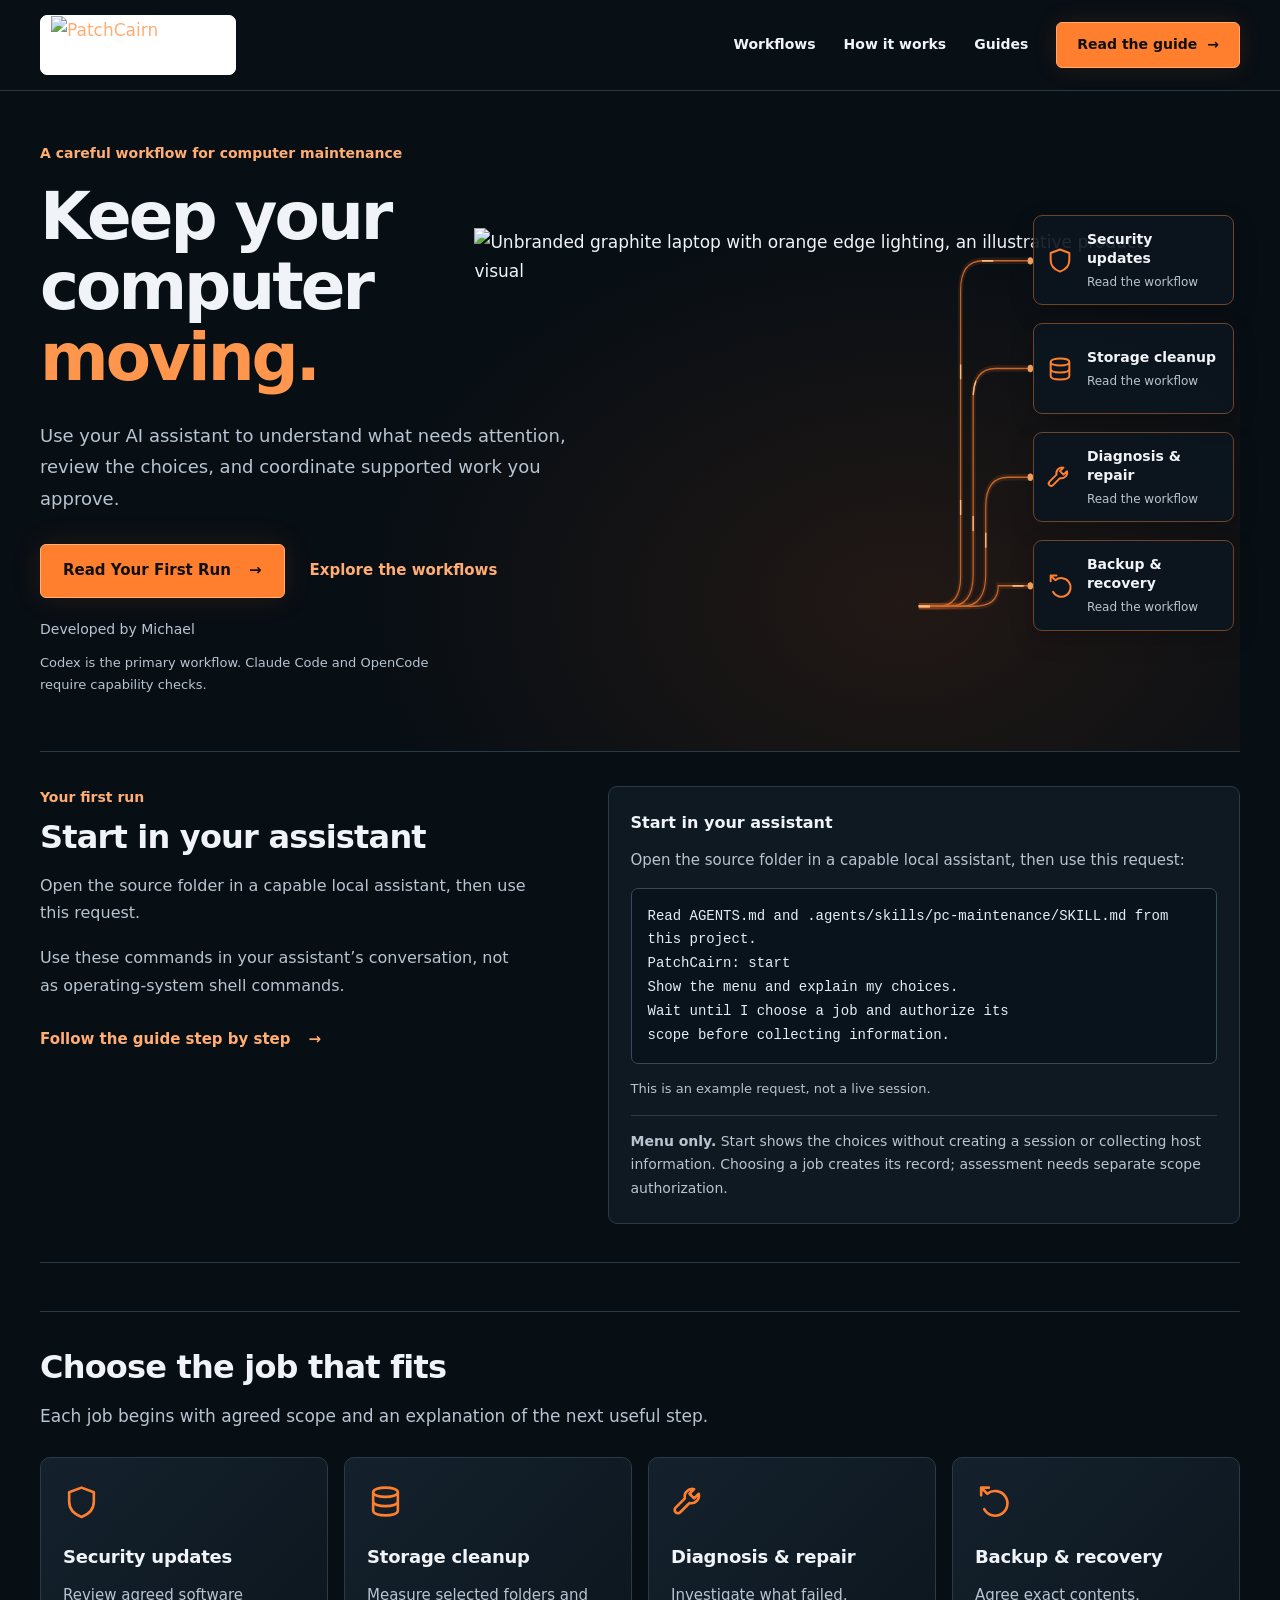
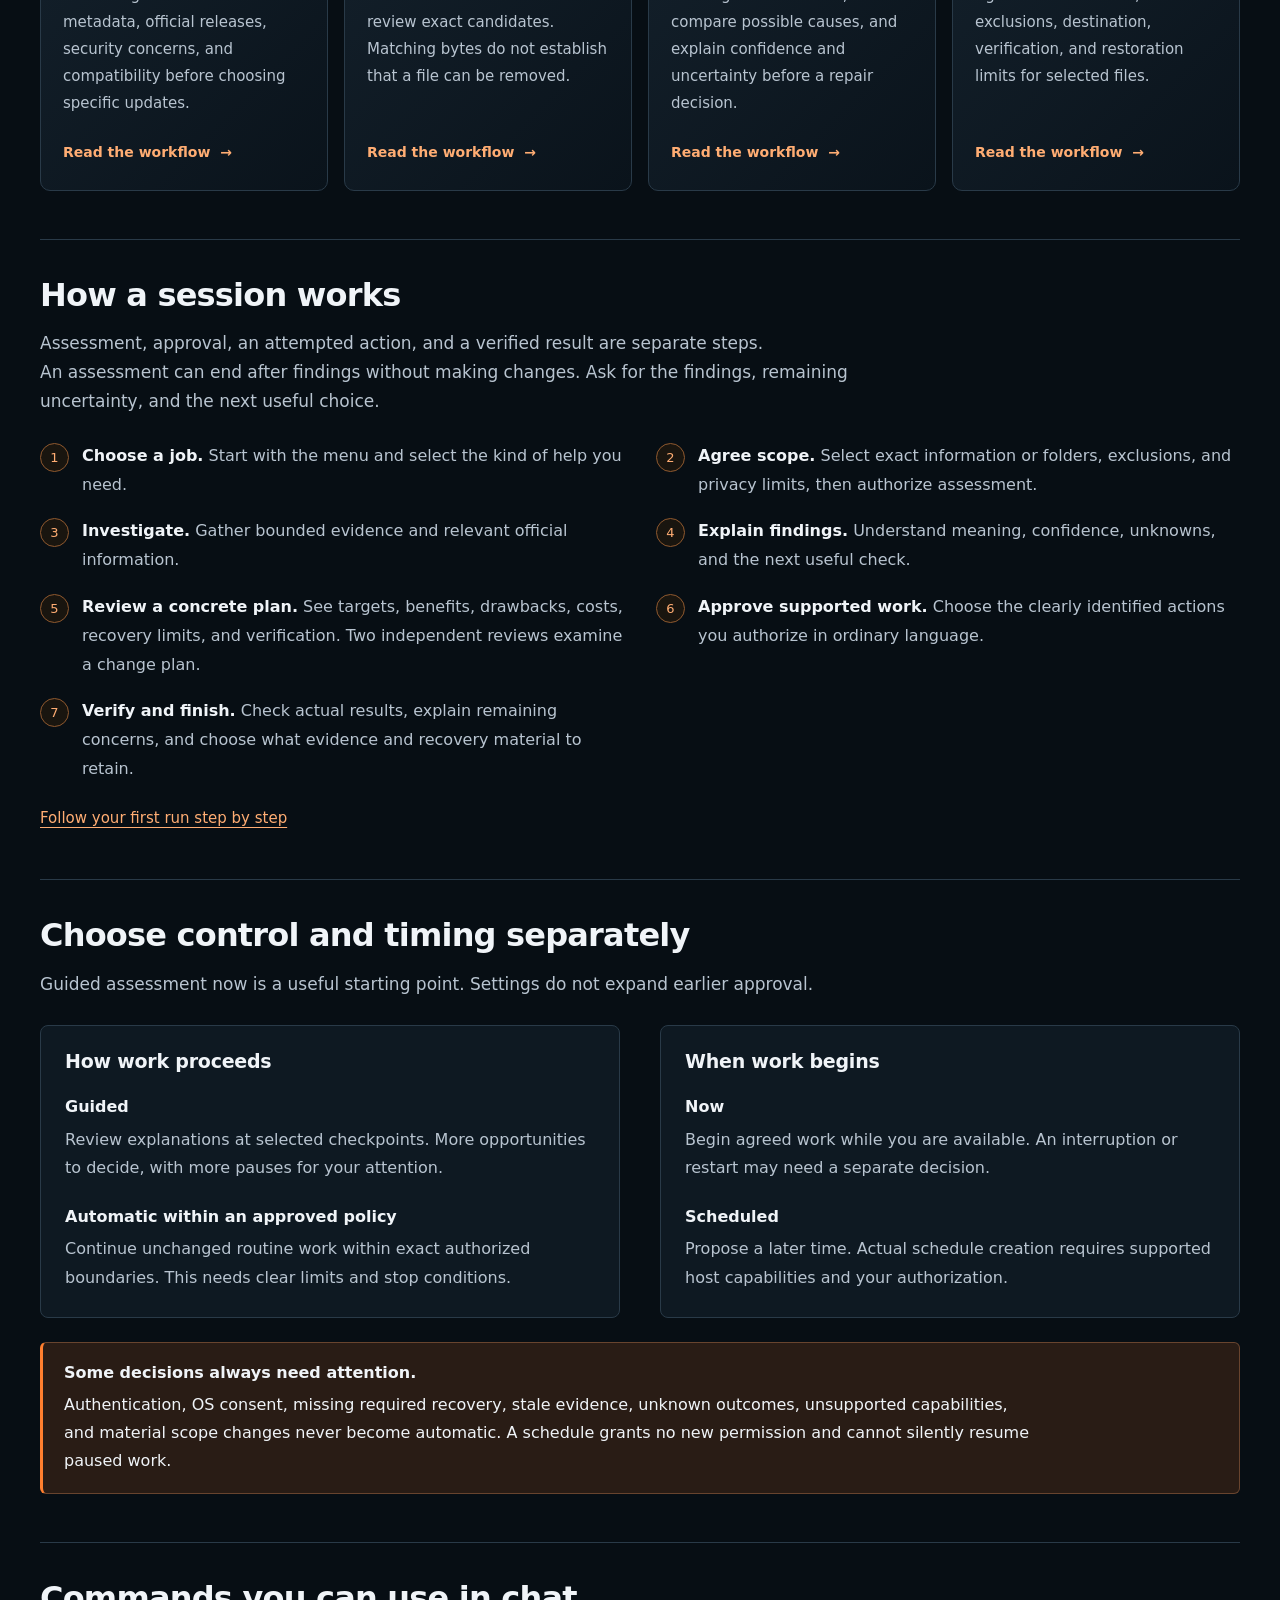
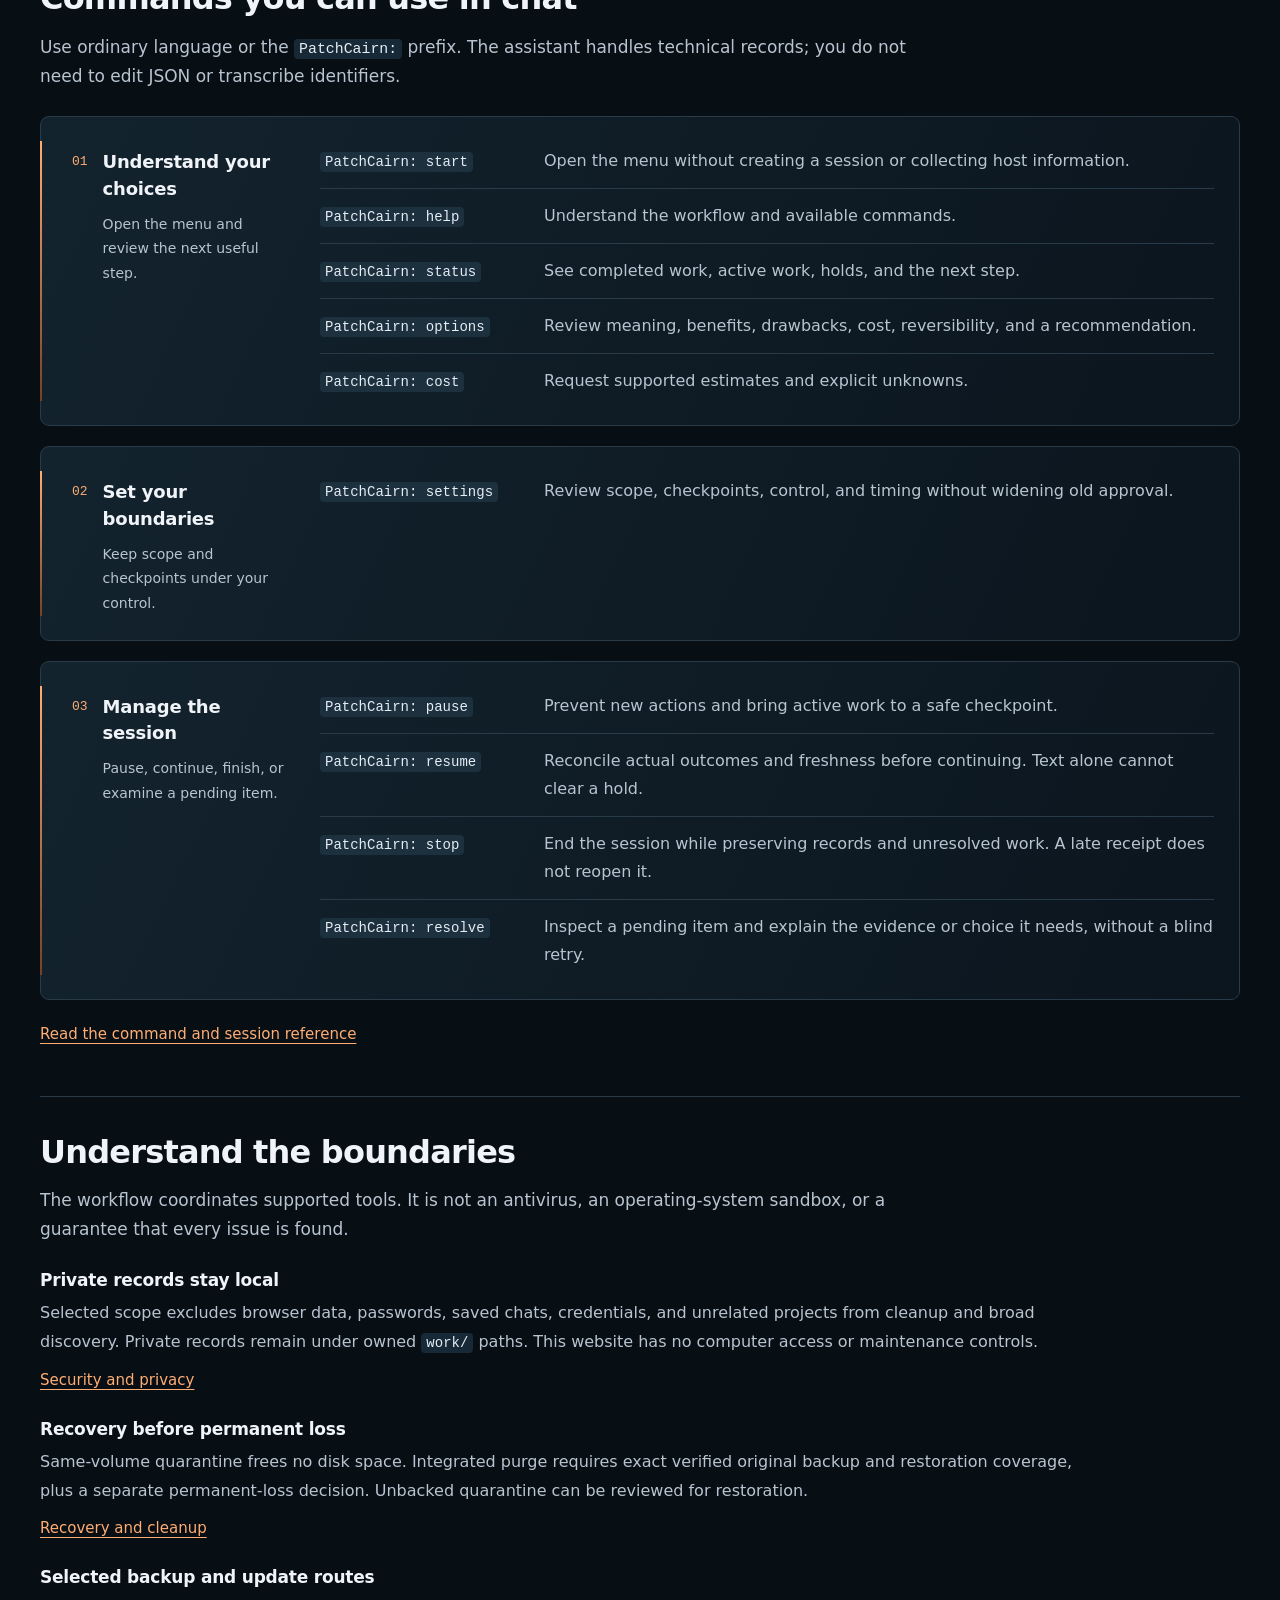
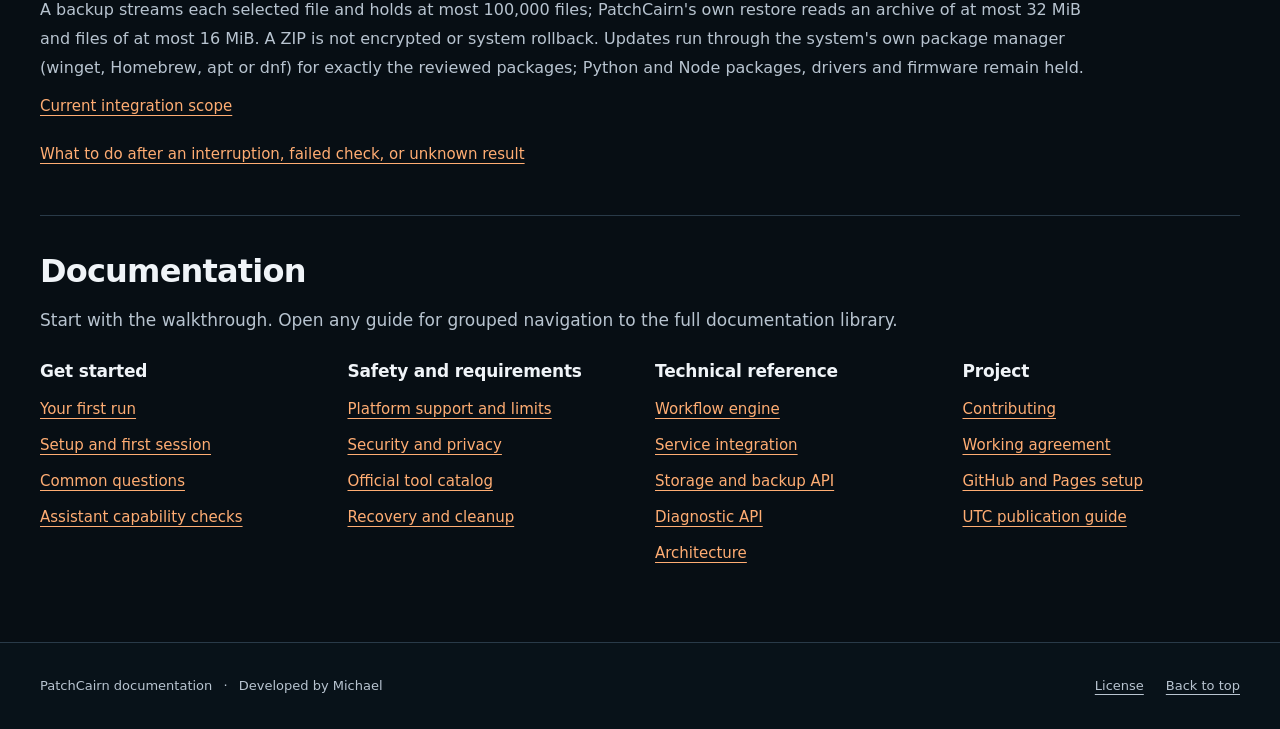
==== commit f6838296: "Correct the documentation to match the code Every page now describes the code as it is: the streamed" ====
--- a/site/index.html
+++ b/site/index.html
@@ -31,7 +31,7 @@
 
     <section id="commands" class="home-section motion-region" aria-labelledby="commands-title"><div class="section-intro"><h2 id="commands-title">Commands you can use in chat</h2><p>Use ordinary language or the <code>PatchCairn:</code> prefix. The assistant handles technical records; you do not need to edit JSON or transcribe identifiers.</p></div><div class="command-groups"><article class="command-group motion-region" aria-labelledby="command-understand-title"><header class="command-group-heading"><span class="command-step" aria-hidden="true">01</span><div><h3 id="command-understand-title">Understand your choices</h3><p>Open the menu and review the next useful step.</p></div></header><dl class="command-reference"><div><dt><code>PatchCairn: start</code></dt><dd>Open the menu without creating a session or collecting host information.</dd></div><div><dt><code>PatchCairn: help</code></dt><dd>Understand the workflow and available commands.</dd></div><div><dt><code>PatchCairn: status</code></dt><dd>See completed work, active work, holds, and the next step.</dd></div><div><dt><code>PatchCairn: options</code></dt><dd>Review meaning, benefits, drawbacks, cost, reversibility, and a recommendation.</dd></div><div><dt><code>PatchCairn: cost</code></dt><dd>Request supported estimates and explicit unknowns.</dd></div></dl></article><article class="command-group motion-region" aria-labelledby="command-boundaries-title"><header class="command-group-heading"><span class="command-step" aria-hidden="true">02</span><div><h3 id="command-boundaries-title">Set your boundaries</h3><p>Keep scope and checkpoints under your control.</p></div></header><dl class="command-reference"><div><dt><code>PatchCairn: settings</code></dt><dd>Review scope, checkpoints, control, and timing without widening old approval.</dd></div></dl></article><article class="command-group motion-region" aria-labelledby="command-session-title"><header class="command-group-heading"><span class="command-step" aria-hidden="true">03</span><div><h3 id="command-session-title">Manage the session</h3><p>Pause, continue, finish, or examine a pending item.</p></div></header><dl class="command-reference"><div><dt><code>PatchCairn: pause</code></dt><dd>Prevent new actions and bring active work to a safe checkpoint.</dd></div><div><dt><code>PatchCairn: resume</code></dt><dd>Reconcile actual outcomes and freshness before continuing. Text alone cannot clear a hold.</dd></div><div><dt><code>PatchCairn: stop</code></dt><dd>End the session while preserving records and unresolved work. A late receipt does not reopen it.</dd></div><div><dt><code>PatchCairn: resolve</code></dt><dd>Inspect a pending item and explain the evidence or choice it needs, without a blind retry.</dd></div></dl></article></div><p class="section-next"><a href="guides/workflow-engine.html">Read the command and session reference</a></p></section>
 
-    <section class="home-section motion-region" aria-labelledby="limits-title"><div class="section-intro"><h2 id="limits-title">Understand the boundaries</h2><p>The workflow coordinates supported tools. It is not an antivirus, an operating-system sandbox, or a guarantee that every issue is found.</p></div><div class="limits-list"><article><h3>Private records stay local</h3><p>Selected scope excludes browser data, passwords, saved chats, credentials, and unrelated projects from cleanup and broad discovery. Private records remain under owned <code>work/</code> paths. This website has no computer access or maintenance controls.</p><a href="guides/security.html">Security and privacy</a></article><article><h3>Recovery before permanent loss</h3><p>Same-volume quarantine frees no disk space. Integrated purge requires exact verified original backup and restoration coverage, plus a separate permanent-loss decision. Unbacked quarantine can be reviewed for restoration.</p><a href="guides/recovery.html">Recovery and cleanup</a></article><article><h3>Selected backup and update routes</h3><p>The content-backup route is bounded to 16 MiB per file, 48 MiB selected content, and a 64 MiB archive. A ZIP is not encrypted or system rollback. Current update handoffs accept exact reviewed local MSI, PKG, or DEB artifacts; package-manager updates and OS/application repair routes remain held.</p><a href="guides/service-integration.html">Current integration scope</a></article></div><p class="section-next"><a href="guides/your-first-run.html#common-interruptions-and-difficult-cases">What to do after an interruption, failed check, or unknown result</a></p></section>
+    <section class="home-section motion-region" aria-labelledby="limits-title"><div class="section-intro"><h2 id="limits-title">Understand the boundaries</h2><p>The workflow coordinates supported tools. It is not an antivirus, an operating-system sandbox, or a guarantee that every issue is found.</p></div><div class="limits-list"><article><h3>Private records stay local</h3><p>Selected scope excludes browser data, passwords, saved chats, credentials, and unrelated projects from cleanup and broad discovery. Private records remain under owned <code>work/</code> paths. This website has no computer access or maintenance controls.</p><a href="guides/security.html">Security and privacy</a></article><article><h3>Recovery before permanent loss</h3><p>Same-volume quarantine frees no disk space. Integrated purge requires exact verified original backup and restoration coverage, plus a separate permanent-loss decision. Unbacked quarantine can be reviewed for restoration.</p><a href="guides/recovery.html">Recovery and cleanup</a></article><article><h3>Selected backup and update routes</h3><p>A backup streams each selected file and holds at most 100,000 files; PatchCairn's own restore reads an archive of at most 32 MiB and files of at most 16 MiB. A ZIP is not encrypted or system rollback. Updates run through the system's own package manager (winget, Homebrew, apt or dnf) for exactly the reviewed packages; Python and Node packages, drivers and firmware remain held.</p><a href="guides/service-integration.html">Current integration scope</a></article></div><p class="section-next"><a href="guides/your-first-run.html#common-interruptions-and-difficult-cases">What to do after an interruption, failed check, or unknown result</a></p></section>
 
     <section id="guides" class="home-section motion-region" aria-labelledby="guides-title"><div class="section-intro"><h2 id="guides-title">Documentation</h2><p>Start with the walkthrough. Open any guide for grouped navigation to the full documentation library.</p></div><div class="guide-directory"><article><h3>Get started</h3><ul><li><a href="guides/your-first-run.html">Your first run</a></li><li><a href="guides/getting-started.html">Setup and first session</a></li><li><a href="guides/faq.html">Common questions</a></li><li><a href="guides/assistant-compatibility.html">Assistant capability checks</a></li></ul></article><article><h3>Safety and requirements</h3><ul><li><a href="guides/platform-support.html">Platform support and limits</a></li><li><a href="guides/security.html">Security and privacy</a></li><li><a href="guides/tools.html">Official tool catalog</a></li><li><a href="guides/recovery.html">Recovery and cleanup</a></li></ul></article><article><h3>Technical reference</h3><ul><li><a href="guides/workflow-engine.html">Workflow engine</a></li><li><a href="guides/service-integration.html">Service integration</a></li><li><a href="guides/storage-backup.html">Storage and backup API</a></li><li><a href="guides/diagnostics.html">Diagnostic API</a></li><li><a href="guides/architecture.html">Architecture</a></li></ul></article><article><h3>Project</h3><ul><li><a href="guides/contributing.html">Contributing</a></li><li><a href="guides/working-agreement.html">Working agreement</a></li><li><a href="guides/github-setup.html">GitHub and Pages setup</a></li><li><a href="guides/utc-publication.html">UTC publication guide</a></li></ul></article></div></section>
   </main>
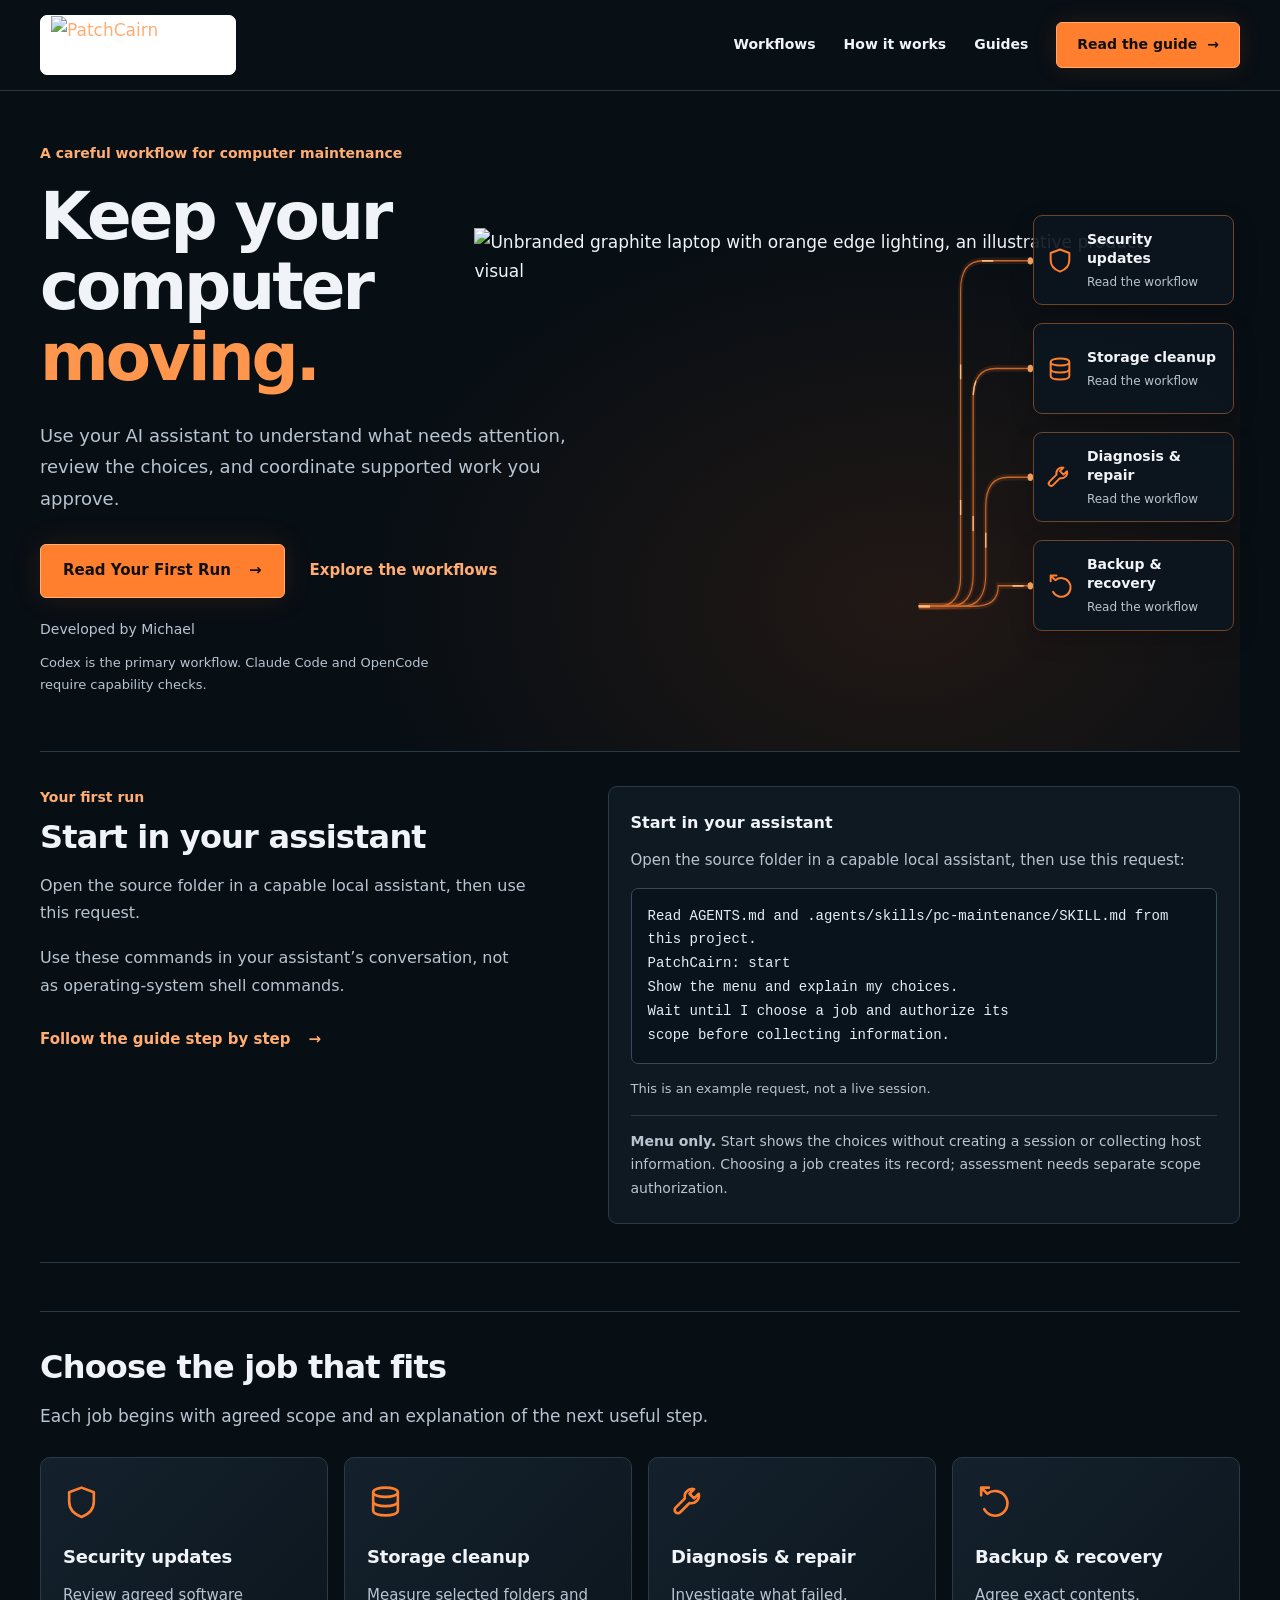
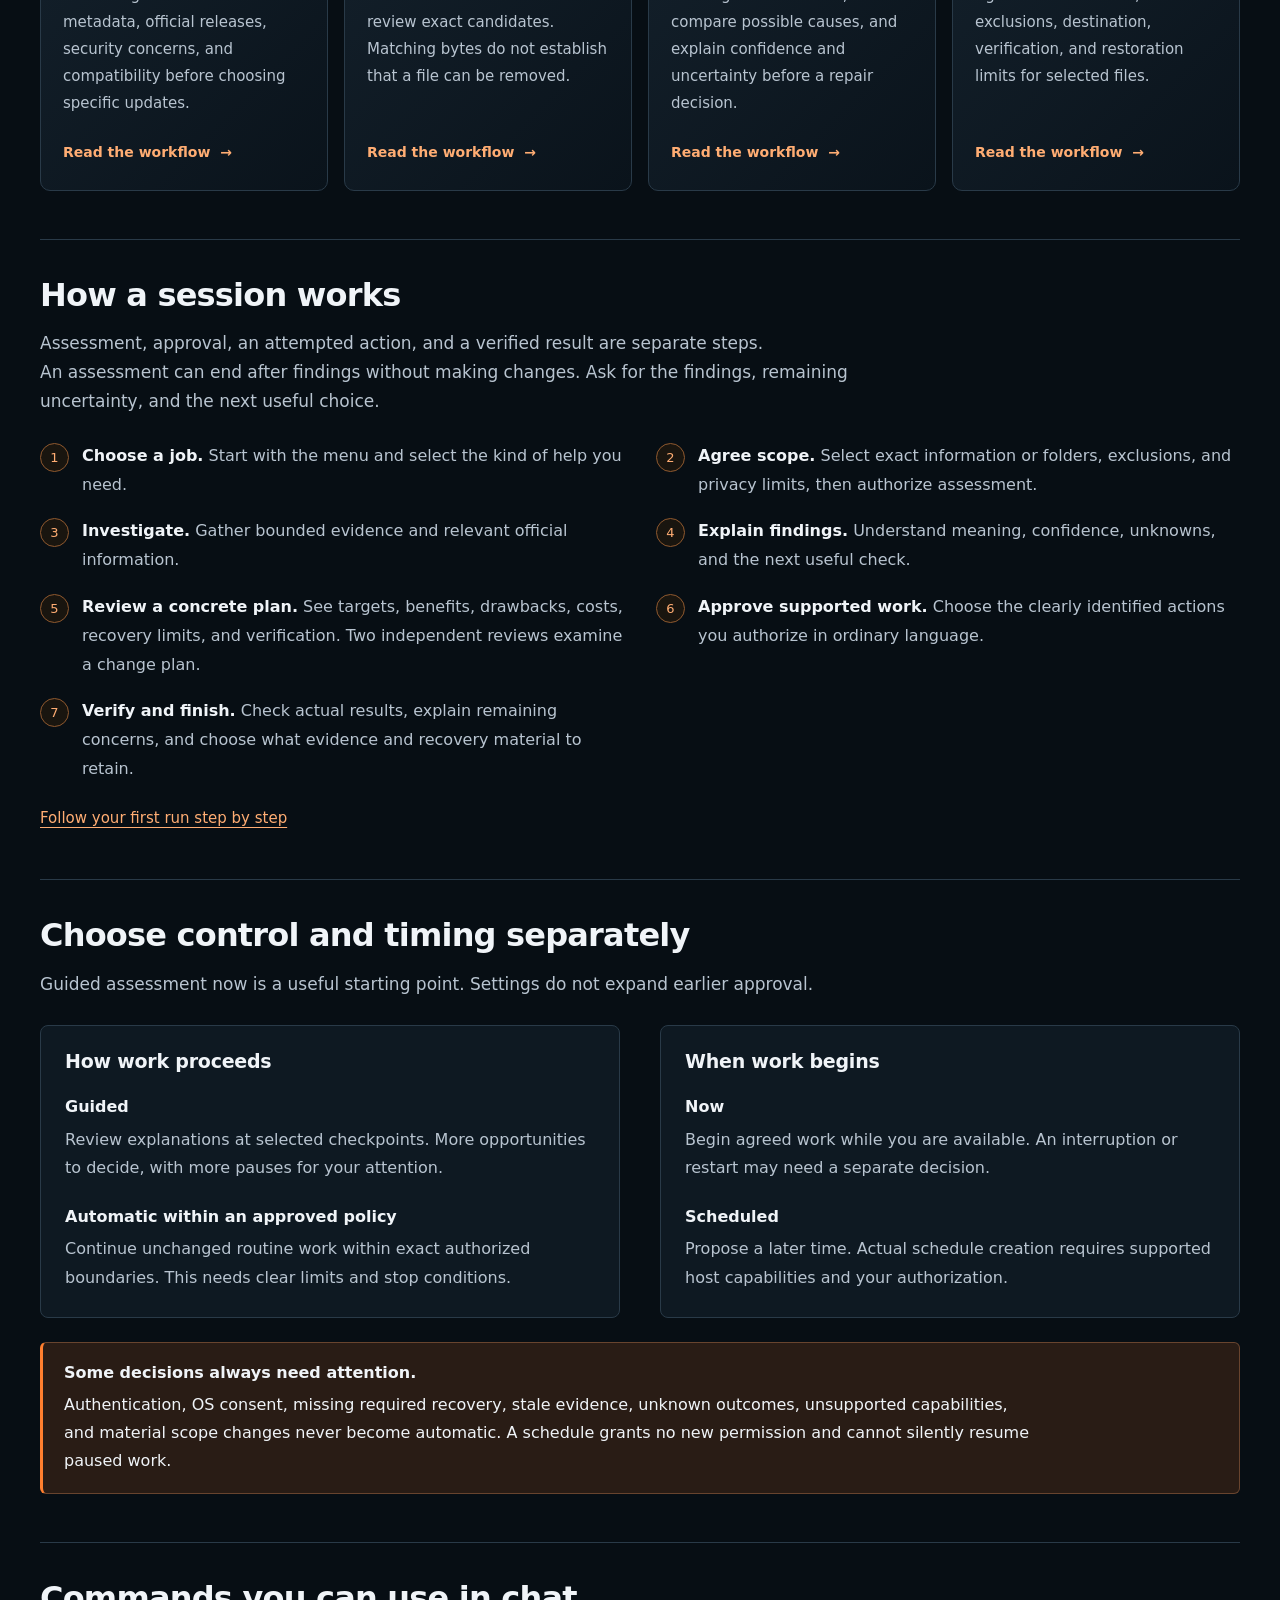
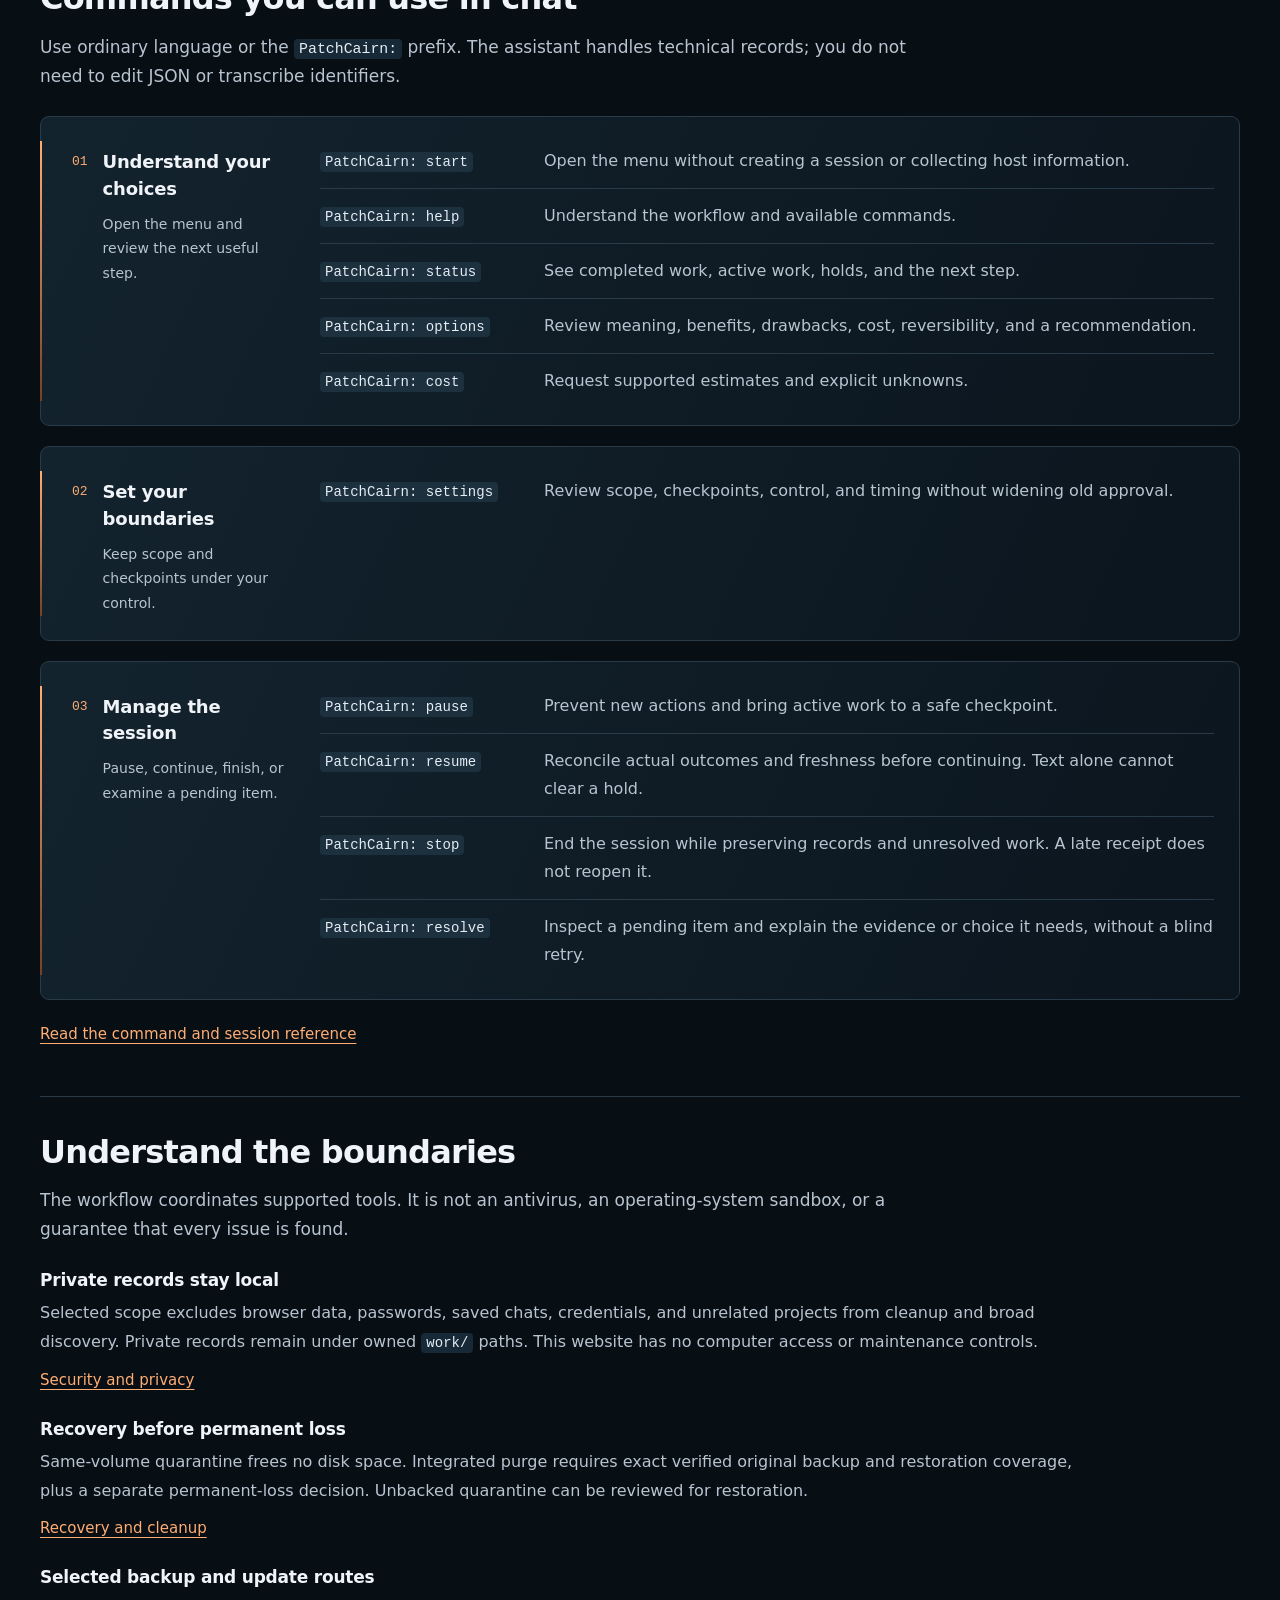
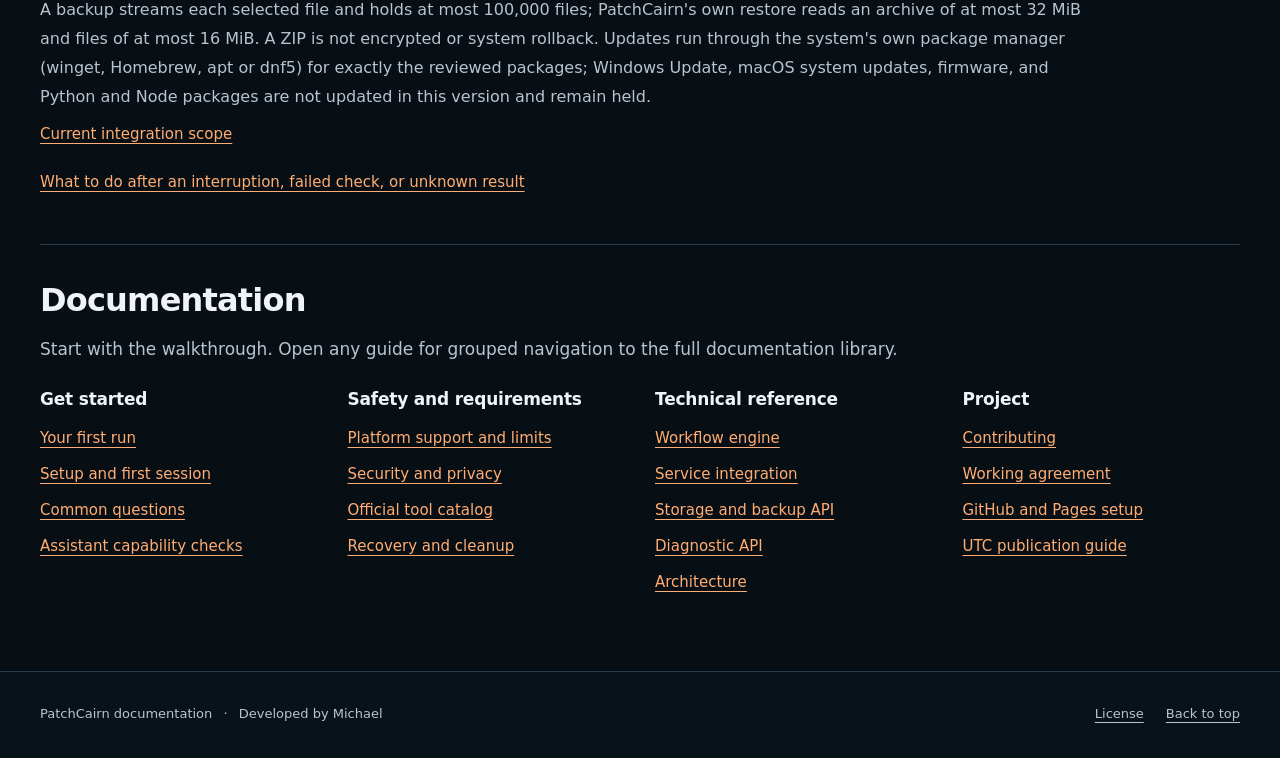
==== commit 1c3b4f3c: "Give exact commands, the ticket route and honest limits in the documentation and the first menu Ever" ====
--- a/site/index.html
+++ b/site/index.html
@@ -31,7 +31,7 @@
 
     <section id="commands" class="home-section motion-region" aria-labelledby="commands-title"><div class="section-intro"><h2 id="commands-title">Commands you can use in chat</h2><p>Use ordinary language or the <code>PatchCairn:</code> prefix. The assistant handles technical records; you do not need to edit JSON or transcribe identifiers.</p></div><div class="command-groups"><article class="command-group motion-region" aria-labelledby="command-understand-title"><header class="command-group-heading"><span class="command-step" aria-hidden="true">01</span><div><h3 id="command-understand-title">Understand your choices</h3><p>Open the menu and review the next useful step.</p></div></header><dl class="command-reference"><div><dt><code>PatchCairn: start</code></dt><dd>Open the menu without creating a session or collecting host information.</dd></div><div><dt><code>PatchCairn: help</code></dt><dd>Understand the workflow and available commands.</dd></div><div><dt><code>PatchCairn: status</code></dt><dd>See completed work, active work, holds, and the next step.</dd></div><div><dt><code>PatchCairn: options</code></dt><dd>Review meaning, benefits, drawbacks, cost, reversibility, and a recommendation.</dd></div><div><dt><code>PatchCairn: cost</code></dt><dd>Request supported estimates and explicit unknowns.</dd></div></dl></article><article class="command-group motion-region" aria-labelledby="command-boundaries-title"><header class="command-group-heading"><span class="command-step" aria-hidden="true">02</span><div><h3 id="command-boundaries-title">Set your boundaries</h3><p>Keep scope and checkpoints under your control.</p></div></header><dl class="command-reference"><div><dt><code>PatchCairn: settings</code></dt><dd>Review scope, checkpoints, control, and timing without widening old approval.</dd></div></dl></article><article class="command-group motion-region" aria-labelledby="command-session-title"><header class="command-group-heading"><span class="command-step" aria-hidden="true">03</span><div><h3 id="command-session-title">Manage the session</h3><p>Pause, continue, finish, or examine a pending item.</p></div></header><dl class="command-reference"><div><dt><code>PatchCairn: pause</code></dt><dd>Prevent new actions and bring active work to a safe checkpoint.</dd></div><div><dt><code>PatchCairn: resume</code></dt><dd>Reconcile actual outcomes and freshness before continuing. Text alone cannot clear a hold.</dd></div><div><dt><code>PatchCairn: stop</code></dt><dd>End the session while preserving records and unresolved work. A late receipt does not reopen it.</dd></div><div><dt><code>PatchCairn: resolve</code></dt><dd>Inspect a pending item and explain the evidence or choice it needs, without a blind retry.</dd></div></dl></article></div><p class="section-next"><a href="guides/workflow-engine.html">Read the command and session reference</a></p></section>
 
-    <section class="home-section motion-region" aria-labelledby="limits-title"><div class="section-intro"><h2 id="limits-title">Understand the boundaries</h2><p>The workflow coordinates supported tools. It is not an antivirus, an operating-system sandbox, or a guarantee that every issue is found.</p></div><div class="limits-list"><article><h3>Private records stay local</h3><p>Selected scope excludes browser data, passwords, saved chats, credentials, and unrelated projects from cleanup and broad discovery. Private records remain under owned <code>work/</code> paths. This website has no computer access or maintenance controls.</p><a href="guides/security.html">Security and privacy</a></article><article><h3>Recovery before permanent loss</h3><p>Same-volume quarantine frees no disk space. Integrated purge requires exact verified original backup and restoration coverage, plus a separate permanent-loss decision. Unbacked quarantine can be reviewed for restoration.</p><a href="guides/recovery.html">Recovery and cleanup</a></article><article><h3>Selected backup and update routes</h3><p>A backup streams each selected file and holds at most 100,000 files; PatchCairn's own restore reads an archive of at most 32 MiB and files of at most 16 MiB. A ZIP is not encrypted or system rollback. Updates run through the system's own package manager (winget, Homebrew, apt or dnf) for exactly the reviewed packages; Python and Node packages, drivers and firmware remain held.</p><a href="guides/service-integration.html">Current integration scope</a></article></div><p class="section-next"><a href="guides/your-first-run.html#common-interruptions-and-difficult-cases">What to do after an interruption, failed check, or unknown result</a></p></section>
+    <section class="home-section motion-region" aria-labelledby="limits-title"><div class="section-intro"><h2 id="limits-title">Understand the boundaries</h2><p>The workflow coordinates supported tools. It is not an antivirus, an operating-system sandbox, or a guarantee that every issue is found.</p></div><div class="limits-list"><article><h3>Private records stay local</h3><p>Selected scope excludes browser data, passwords, saved chats, credentials, and unrelated projects from cleanup and broad discovery. Private records remain under owned <code>work/</code> paths. This website has no computer access or maintenance controls.</p><a href="guides/security.html">Security and privacy</a></article><article><h3>Recovery before permanent loss</h3><p>Same-volume quarantine frees no disk space. Integrated purge requires exact verified original backup and restoration coverage, plus a separate permanent-loss decision. Unbacked quarantine can be reviewed for restoration.</p><a href="guides/recovery.html">Recovery and cleanup</a></article><article><h3>Selected backup and update routes</h3><p>A backup streams each selected file and holds at most 100,000 files; PatchCairn's own restore reads an archive of at most 32 MiB and files of at most 16 MiB. A ZIP is not encrypted or system rollback. Updates run through the system's own package manager (winget, Homebrew, apt or dnf5) for exactly the reviewed packages; Windows Update, macOS system updates, firmware, and Python and Node packages are not updated in this version and remain held.</p><a href="guides/service-integration.html">Current integration scope</a></article></div><p class="section-next"><a href="guides/your-first-run.html#common-interruptions-and-difficult-cases">What to do after an interruption, failed check, or unknown result</a></p></section>
 
     <section id="guides" class="home-section motion-region" aria-labelledby="guides-title"><div class="section-intro"><h2 id="guides-title">Documentation</h2><p>Start with the walkthrough. Open any guide for grouped navigation to the full documentation library.</p></div><div class="guide-directory"><article><h3>Get started</h3><ul><li><a href="guides/your-first-run.html">Your first run</a></li><li><a href="guides/getting-started.html">Setup and first session</a></li><li><a href="guides/faq.html">Common questions</a></li><li><a href="guides/assistant-compatibility.html">Assistant capability checks</a></li></ul></article><article><h3>Safety and requirements</h3><ul><li><a href="guides/platform-support.html">Platform support and limits</a></li><li><a href="guides/security.html">Security and privacy</a></li><li><a href="guides/tools.html">Official tool catalog</a></li><li><a href="guides/recovery.html">Recovery and cleanup</a></li></ul></article><article><h3>Technical reference</h3><ul><li><a href="guides/workflow-engine.html">Workflow engine</a></li><li><a href="guides/service-integration.html">Service integration</a></li><li><a href="guides/storage-backup.html">Storage and backup API</a></li><li><a href="guides/diagnostics.html">Diagnostic API</a></li><li><a href="guides/architecture.html">Architecture</a></li></ul></article><article><h3>Project</h3><ul><li><a href="guides/contributing.html">Contributing</a></li><li><a href="guides/working-agreement.html">Working agreement</a></li><li><a href="guides/github-setup.html">GitHub and Pages setup</a></li><li><a href="guides/utc-publication.html">UTC publication guide</a></li></ul></article></div></section>
   </main>
